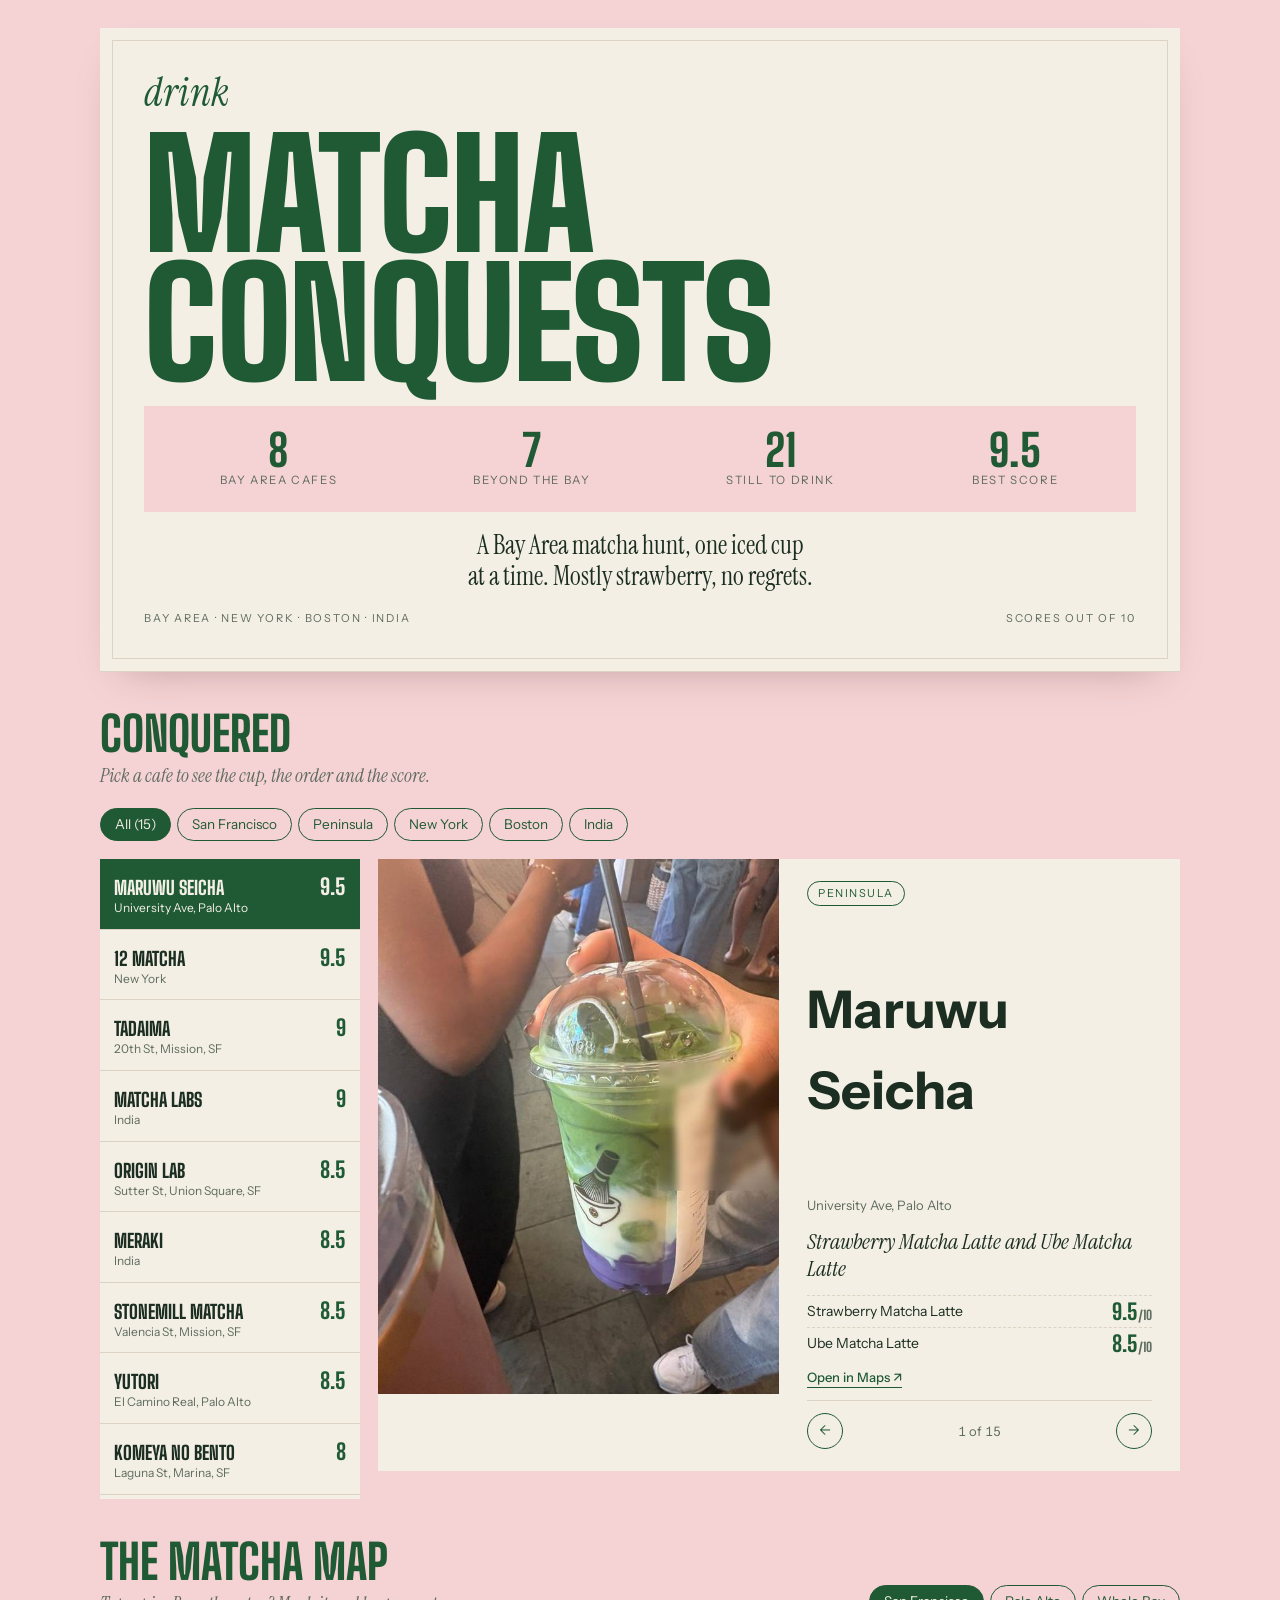
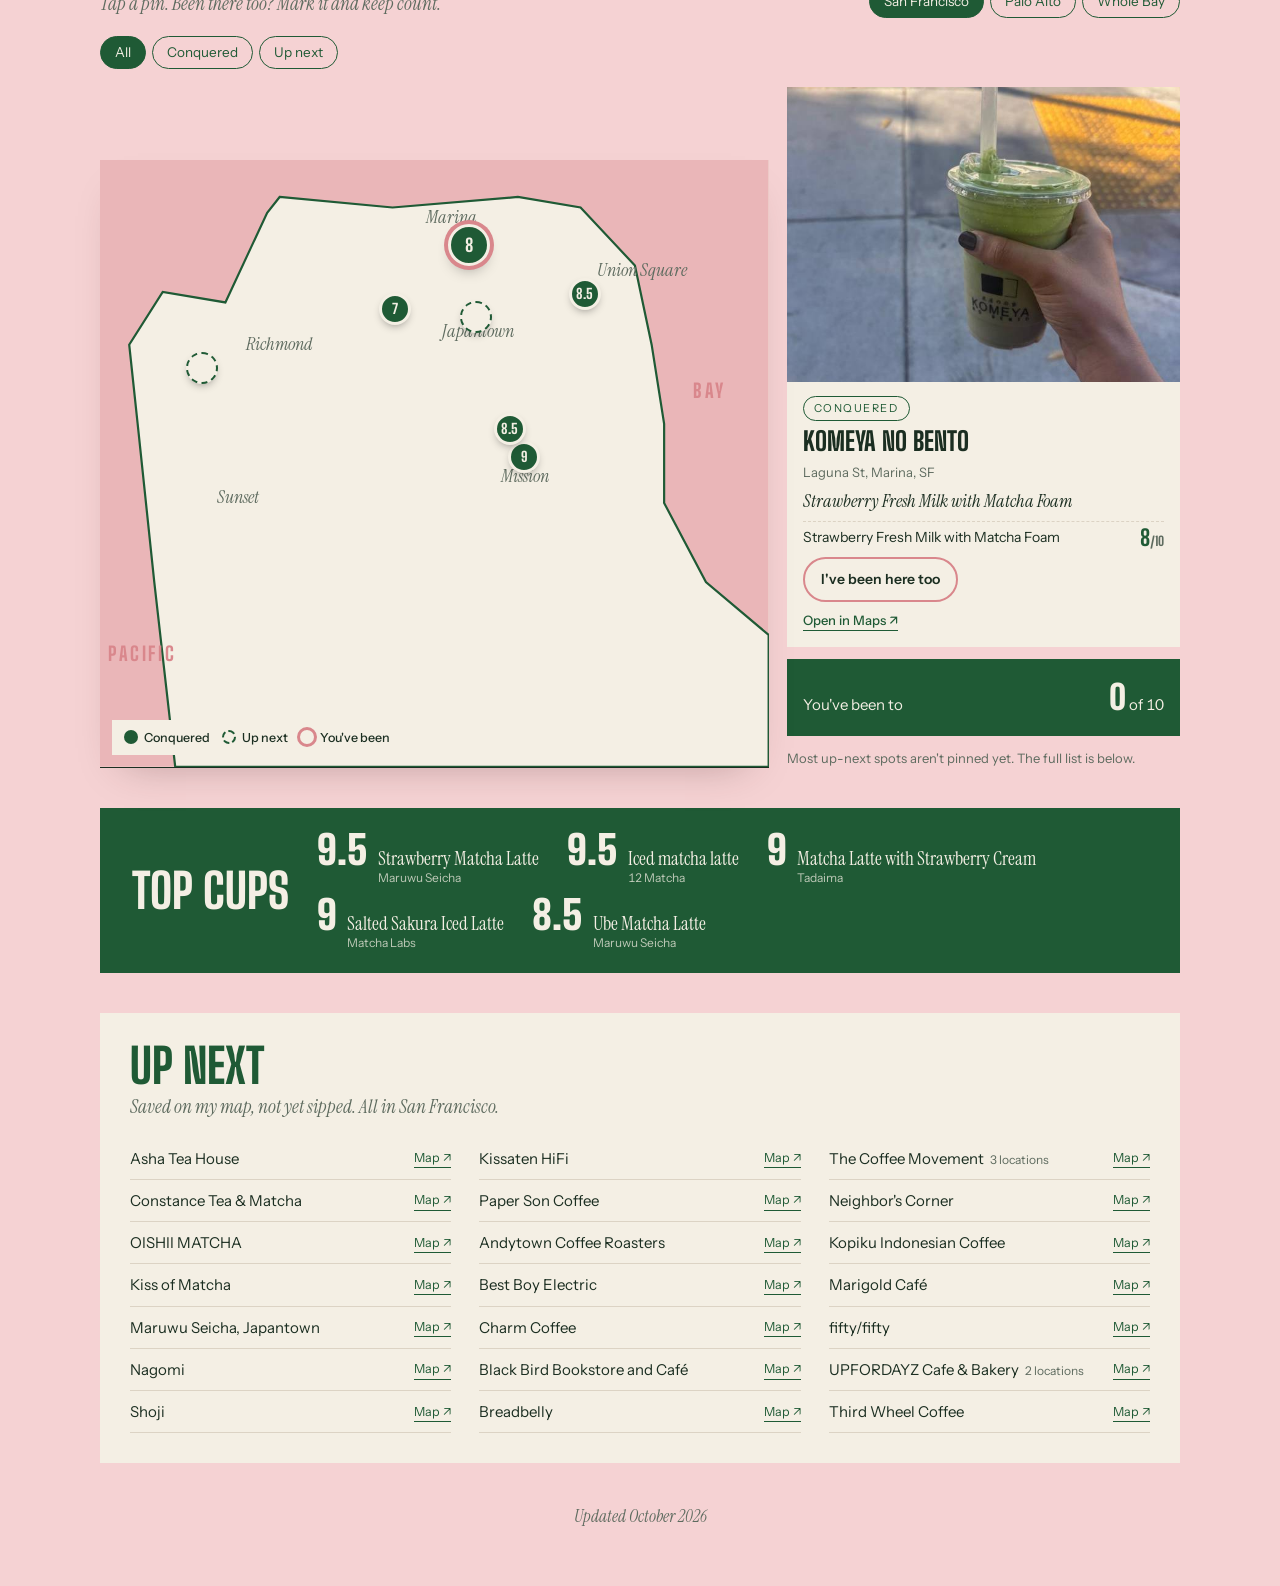
==== matcha/index.html @ 8ec6e718 "Redesign portfolio: dark minimal layout, current role, matcha guide page Co-Authored-By: Claude Opus" ====
<!doctype html>
<html lang="en">
<head>
<meta charset="utf-8">
<meta name="viewport" content="width=device-width, initial-scale=1">
<style>*{box-sizing:border-box}html,body{margin:0}img{max-width:100%}[hidden]{display:none!important}</style>
</head>
<body>
<title>Matcha Conquests</title>
<link rel="preconnect" href="https://fonts.googleapis.com">
<link rel="stylesheet" href="https://fonts.googleapis.com/css2?family=Big+Shoulders+Display:wght@800;900&family=Instrument+Serif:ital@0;1&family=Instrument+Sans:wght@400;500;600&display=swap">
<style>
/* Layout: a printed matcha poster as the hero (paper sheet on pink), then a photo grid of conquered cafes, a scoreboard strip, and the to-drink list. */
:root{
  --pink:#F5D2D3;      /* page ground */
  --paper:#F4EFE4;     /* poster paper */
  --forest:#1F5A35;    /* headline green */
  --ink:#1B2E21;
  --muted:#5E6B5F;
  --rose:#D9878C;      /* strawberry */
  --line:#DCD3C4;
  --display:"Big Shoulders Display","Arial Narrow",Impact,sans-serif;
  --serif:"Instrument Serif",Georgia,serif;
  --sans:"Instrument Sans","Helvetica Neue",Arial,sans-serif;
}
@media (prefers-color-scheme: dark){:root:not([data-theme="light"]){
  --pink:#2A1B1D;--paper:#16271C;--forest:#9FD3A8;--ink:#ECE6DA;--muted:#A9B3A6;--rose:#EFA3A8;--line:#2F4434;color-scheme:dark}}
:root[data-theme="dark"]{
  --pink:#2A1B1D;--paper:#16271C;--forest:#9FD3A8;--ink:#ECE6DA;--muted:#A9B3A6;--rose:#EFA3A8;--line:#2F4434;color-scheme:dark}

*{box-sizing:border-box}
body{background:var(--pink);color:var(--ink);font-family:var(--sans);font-size:15px;line-height:1.55;padding-inline:16px;padding-block:28px 56px}
.wrap{max-width:1080px;margin:0 auto;display:flex;flex-direction:column;gap:40px}
a{color:var(--forest)}
:focus-visible{outline:2px solid var(--forest);outline-offset:3px}

/* poster hero */
.poster{background:var(--paper);padding:clamp(22px,4vw,44px);display:flex;flex-direction:column;gap:18px;box-shadow:0 1px 0 var(--line),0 18px 40px -24px rgb(60 30 30 / .35);position:relative}
.poster::after{content:"";position:absolute;inset:12px;border:1px solid var(--line);pointer-events:none}
.drink{font-family:var(--serif);font-style:italic;font-size:clamp(26px,4vw,40px);color:var(--forest);line-height:1;margin:0}
h1{font-family:var(--display);font-weight:900;text-transform:uppercase;color:var(--forest);font-size:clamp(58px,13vw,150px);line-height:.86;letter-spacing:-.01em;margin:0;text-wrap:balance}
.band{background:var(--pink);display:flex;flex-wrap:wrap;justify-content:space-around;gap:16px;padding:22px 16px;font-variant-numeric:tabular-nums}
.band div{display:flex;flex-direction:column;align-items:center;min-width:90px}
.band b{font-family:var(--display);font-size:44px;font-weight:800;color:var(--forest);line-height:1}
.band span{font-size:11.5px;letter-spacing:.14em;text-transform:uppercase;color:var(--muted)}
.tag{font-family:var(--serif);font-size:clamp(20px,2.6vw,26px);line-height:1.2;text-align:center;max-width:34ch;margin:0 auto;text-wrap:balance}
.foot-row{display:flex;justify-content:space-between;flex-wrap:wrap;gap:8px;font-size:11px;letter-spacing:.16em;text-transform:uppercase;color:var(--muted)}

/* sections */
.sec-head{display:flex;flex-wrap:wrap;align-items:flex-end;justify-content:space-between;gap:14px}
h2{font-family:var(--display);font-weight:800;text-transform:uppercase;font-size:clamp(34px,5vw,48px);line-height:.95;color:var(--forest);margin:0}
.sub{font-family:var(--serif);font-style:italic;font-size:19px;color:var(--muted);margin:4px 0 0}
.chips{display:flex;flex-wrap:wrap;gap:6px}
.chip{font:inherit;font-size:13.5px;border:1px solid var(--forest);color:var(--forest);background:transparent;border-radius:999px;padding:5px 14px;cursor:pointer}
.chip[aria-pressed="true"]{background:var(--forest);color:var(--paper)}

.grid{display:grid;grid-template-columns:repeat(auto-fill,minmax(230px,1fr));gap:18px}
.cup{background:var(--paper);display:flex;flex-direction:column;min-width:0}
.ph{aspect-ratio:3/4;max-width:100%;background:var(--pink);overflow:hidden;position:relative}
.ph img{width:100%;height:100%;object-fit:cover;display:block}
.ph.none{display:flex;flex-direction:column;align-items:center;justify-content:center;gap:14px;border-bottom:1px solid var(--line)}
.ph.none svg{width:42%;max-width:120px;height:auto}
.ph.none span{font-family:var(--serif);font-style:italic;font-size:19px;color:var(--muted);text-align:center;padding:0 16px}
.straw{position:absolute;top:10px;left:10px;background:var(--paper);color:var(--rose);font-size:11px;letter-spacing:.1em;text-transform:uppercase;padding:4px 9px;border-radius:999px;font-weight:600}
.body{padding:14px 16px 16px;display:flex;flex-direction:column;gap:8px;flex:1}
.cup h3{font-family:var(--display);font-weight:800;text-transform:uppercase;font-size:26px;line-height:.95;margin:0;color:var(--ink)}
.where{font-size:13px;color:var(--muted)}
.order{font-family:var(--serif);font-style:italic;font-size:18px;line-height:1.25;margin:0}
.scores{display:flex;flex-direction:column;gap:4px;font-variant-numeric:tabular-nums}
.score{display:flex;justify-content:space-between;gap:10px;border-top:1px dashed var(--line);padding-top:5px;font-size:14px}
.score b{font-family:var(--display);font-size:22px;font-weight:800;color:var(--forest);line-height:1}
.score b small{font-size:13px;color:var(--muted);font-weight:800}
.pending{font-size:13px;color:var(--muted);border-top:1px dashed var(--line);padding-top:6px}
.map{margin-top:auto;font-size:13px;font-weight:500;text-decoration:none;align-self:flex-start;border-bottom:1px solid currentColor}

.board{background:var(--forest);color:var(--paper);padding:22px clamp(16px,3vw,32px);display:grid;grid-template-columns:auto 1fr;gap:12px 28px;align-items:center}
@media (max-width:640px){.board{grid-template-columns:1fr}}
.board h2{color:var(--paper)}
.board ol{list-style:none;margin:0;padding:0;display:flex;flex-wrap:wrap;gap:10px 28px;font-variant-numeric:tabular-nums}
.board li{display:flex;align-items:baseline;gap:10px}
.board li .n{font-family:var(--display);font-size:40px;font-weight:900;line-height:1}
.board li .t{font-family:var(--serif);font-size:19px;line-height:1.2}
.board li .t small{display:block;font-family:var(--sans);font-size:12px;opacity:.75}

.next{background:var(--paper);padding:clamp(18px,3vw,30px)}
.next ul{list-style:none;margin:16px 0 0;padding:0;columns:3 220px;column-gap:28px}
.next li{break-inside:avoid;display:flex;justify-content:space-between;gap:12px;padding:9px 0;border-bottom:1px solid var(--line)}
.next li span small{color:var(--muted);font-size:12px;margin-left:6px}
.next li a{font-size:12.5px;white-space:nowrap;text-decoration:none;border-bottom:1px solid currentColor;align-self:center}

/* tab viewer */
.viewer{display:grid;grid-template-columns:260px minmax(0,1fr);gap:18px;align-items:start}
.tabs{position:relative;display:flex;flex-direction:column;background:var(--paper);max-height:640px;overflow-y:auto}
.tab{font:inherit;text-align:left;background:transparent;border:0;border-bottom:1px solid var(--line);padding:11px 14px;cursor:pointer;color:var(--ink);display:grid;grid-template-columns:1fr auto;gap:2px 10px;align-items:baseline}
.tab .tn{font-family:var(--display);font-weight:800;text-transform:uppercase;font-size:19px;line-height:1}
.tab .tw{grid-column:1;font-size:12px;color:var(--muted)}
.tab .ts{grid-row:1/3;grid-column:2;font-family:var(--display);font-weight:800;font-size:22px;color:var(--forest)}
.tab:hover{background:color-mix(in srgb,var(--pink) 45%,transparent)}
.tab[aria-selected="true"]{background:var(--forest);color:var(--paper)}
.tab[aria-selected="true"] .tw,.tab[aria-selected="true"] .ts{color:var(--paper)}
.panel{background:var(--paper);display:grid;grid-template-columns:minmax(0,1fr) minmax(0,1fr);min-width:0}
.panel .ph{aspect-ratio:3/4}
.panel .body{padding:22px clamp(16px,3vw,28px);gap:12px}
.panel h3{font-size:clamp(36px,5vw,52px)}
.panel .order{font-size:22px}
.place{display:inline-block;align-self:flex-start;font-size:11px;letter-spacing:.14em;text-transform:uppercase;border:1px solid var(--forest);color:var(--forest);border-radius:999px;padding:3px 10px}
.stepper{display:flex;justify-content:space-between;align-items:center;gap:10px;margin-top:auto;border-top:1px solid var(--line);padding-top:12px;font-size:13px;color:var(--muted);font-variant-numeric:tabular-nums}
.stepper button{font:inherit;font-size:14px;border:1px solid var(--forest);background:transparent;color:var(--forest);border-radius:999px;width:36px;height:36px;cursor:pointer}
.stepper button:hover{background:var(--forest);color:var(--paper)}
@media (max-width:760px){
  .viewer{grid-template-columns:minmax(0,1fr)}
  .tabs{flex-direction:row;overflow-x:auto;max-height:none;scroll-snap-type:x mandatory}
  .tab{flex:0 0 auto;border-bottom:0;border-right:1px solid var(--line);scroll-snap-align:start}
  .panel{grid-template-columns:minmax(0,1fr)}
  .panel .ph{aspect-ratio:4/5}
}
.ph.none .forgot{font-family:var(--display);font-style:normal;font-weight:800;text-transform:uppercase;font-size:22px;color:var(--forest);line-height:1}
/* map */
.mapwrap{display:grid;grid-template-columns:minmax(0,1.7fr) minmax(0,1fr);gap:18px;align-items:start}
@media (max-width:760px){.mapwrap{grid-template-columns:minmax(0,1fr)}}
.map{position:relative;background:var(--paper);overflow:hidden;box-shadow:0 18px 40px -24px rgb(60 30 30 / .35)}
.map svg{display:block;width:100%;height:auto}
.map .land{fill:var(--paper);stroke:var(--forest);stroke-width:2.5}
.map .water{fill:color-mix(in srgb,var(--rose) 38%,var(--pink))}
.map .road{stroke:var(--line);stroke-width:7;fill:none;stroke-linecap:round}
.map .lbl{font-family:var(--serif);font-style:italic;font-size:20px;fill:var(--muted)}
.map .sea{font-family:var(--display);font-weight:800;font-size:22px;letter-spacing:3px;fill:var(--rose)}
.pin{position:absolute;transform:translate(-50%,-50%);width:32px;height:32px;border-radius:50%;padding:0;cursor:pointer;display:flex;align-items:center;justify-content:center;font-family:var(--display);font-weight:800;font-size:14px;line-height:1;box-shadow:0 4px 10px -4px rgb(0 0 0 / .45)}
.pin.c{background:var(--forest);color:var(--paper);border:3px solid var(--paper)}
.pin.n{background:var(--paper);color:var(--forest);border:2px dashed var(--forest)}
.pin.sel{width:42px;height:42px;font-size:18px;z-index:2;box-shadow:0 0 0 4px var(--rose),0 8px 16px -6px rgb(0 0 0 / .45)}
.pin.mine{outline:3px solid var(--rose);outline-offset:2px}
.cluster{position:absolute;transform:translate(-20%,-50%);border:2px solid var(--paper);background:var(--forest);color:var(--paper);font:inherit;font-size:14px;font-weight:600;border-radius:999px;padding:10px 14px;cursor:pointer;white-space:nowrap;box-shadow:0 6px 14px -6px rgb(0 0 0 / .45)}
.legend{position:absolute;left:12px;bottom:12px;background:var(--paper);padding:8px 12px;display:flex;flex-wrap:wrap;gap:12px;font-size:12.5px}
.legend span{display:flex;align-items:center;gap:6px}
.legend i{width:14px;height:14px;border-radius:50%;display:inline-block}
.mapcard{display:flex;flex-direction:column;gap:12px;min-width:0}
.mapcard .cup .ph{aspect-ratio:4/3}
.been{font:inherit;font-size:14px;font-weight:600;padding:10px 16px;min-height:44px;border-radius:999px;cursor:pointer;border:2px solid var(--rose);background:transparent;color:var(--ink);align-self:flex-start}
.been[aria-pressed="true"]{background:var(--rose);color:#fff}
.mine-count{background:var(--forest);color:var(--paper);padding:12px 16px;display:flex;justify-content:space-between;align-items:baseline;font-variant-numeric:tabular-nums}
.mine-count b{font-family:var(--display);font-size:34px;font-weight:900}
.map-note{margin:0;font-size:13px;color:var(--muted)}
footer{text-align:center;font-family:var(--serif);font-style:italic;color:var(--muted);font-size:17px}
@media (prefers-reduced-motion:no-preference){.ph img{transition:transform .4s}.cup:hover .ph img{transform:scale(1.03)}}
</style>

<div class="wrap">
  <section class="poster" aria-label="Introduction">
    <p class="drink">drink</p>
    <h1>Matcha Conquests</h1>
    <div class="band">
      <div><b id="sVisited">0</b><span>Bay Area cafes</span></div>
      <div><b id="sAway">0</b><span>Beyond the Bay</span></div>
      <div><b id="sNext">0</b><span>Still to drink</span></div>
      <div><b id="sTop">–</b><span>Best score</span></div>
    </div>
    <p class="tag">A Bay Area matcha hunt, one iced cup at a time. Mostly strawberry, no regrets.</p>
    <div class="foot-row"><span>Bay Area · New York · Boston · India</span><span>Scores out of 10</span></div>
  </section>

  <section aria-labelledby="hVisited" style="display:flex;flex-direction:column;gap:18px">
    <div class="sec-head">
      <div><h2 id="hVisited">Conquered</h2><p class="sub">Pick a cafe to see the cup, the order and the score.</p></div>
    </div>
    <div class="chips" id="chips" role="group" aria-label="Filter by place"></div>
    <div class="viewer">
      <div class="tabs" id="tabs" role="tablist" aria-label="Cafes visited" aria-orientation="vertical"></div>
      <div class="panel" id="panel" role="tabpanel" tabindex="0"></div>
    </div>
  </section>

  <section aria-labelledby="hMap" style="display:flex;flex-direction:column;gap:18px">
    <div class="sec-head">
      <div><h2 id="hMap">The Matcha Map</h2><p class="sub">Tap a pin. Been there too? Mark it and keep count.</p></div>
      <div class="chips" id="mapViews" role="group" aria-label="Map view"></div>
    </div>
    <div class="chips" id="mapFilters" role="group" aria-label="Show on map"></div>
    <div class="mapwrap">
      <div class="map" id="map"></div>
      <div class="mapcard">
        <div id="mapCard"></div>
        <div class="mine-count"><span>You've been to</span><span><b id="mineN">0</b> of <span id="mineT">0</span></span></div>
        <p class="map-note" id="mapNote"></p>
      </div>
    </div>
  </section>

  <section class="board" aria-labelledby="hBoard">
    <h2 id="hBoard">Top cups</h2>
    <ol id="board"></ol>
  </section>

  <section class="next" aria-labelledby="hNext">
    <h2 id="hNext">Up next</h2>
    <p class="sub">Saved on my map, not yet sipped. All in San Francisco.</p>
    <ul id="nextList"></ul>
  </section>

  <footer>Updated October 2026</footer>
</div>

<script>
const G="https://www.google.com/maps/place/";
const VISITED=[
  {id:"maruwu",geo:[37.4458,-122.1620],name:"Maruwu Seicha",where:"University Ave, Palo Alto",region:"Peninsula",photo:"[data-uri]",alt:"Iced ube matcha latte with purple ube at the bottom",order:"Strawberry Matcha Latte and Ube Matcha Latte",
   scores:[["Strawberry Matcha Latte",9.5],["Ube Matcha Latte",8.5]],map:G+"Maruwu+Seicha+-+Palo+Alto/data=!4m2!3m1!1s0x808fbb002d86d205:0xb91edb1e3fc34707"},
  {id:"komeya",geo:[37.7990,-122.4318],name:"Komeya No Bento",where:"Laguna St, Marina, SF",region:"San Francisco",photo:"[data-uri]",alt:"Iced matcha in a Komeya No Bento cup",order:"Strawberry Fresh Milk with Matcha Foam",straw:true,
   scores:[["Strawberry Fresh Milk with Matcha Foam",8]],map:G+"Komeya+No+Bento/data=!4m2!3m1!1s0x808581005b1fe825:0x70f4d894dbf24402"},
  {id:"origin",geo:[37.7896,-122.4040],name:"Origin Lab",where:"Sutter St, Union Square, SF",region:"San Francisco",photo:"[data-uri]",alt:"Pink and green layered strawberry matcha held up on a downtown street",order:"Matcha Strawberry Nimbus",straw:true,scores:[["Matcha Strawberry Nimbus",8.5]],
   map:G+"Origin+Lab+Coffee+%26+Matcha/data=!4m2!3m1!1s0x8085814ac3954a05:0x7e7ebd84ee3294b1"},
  {id:"tadaima",geo:[37.7588,-122.4185],name:"Tadaima",where:"20th St, Mission, SF",region:"San Francisco",photo:"[data-uri]",alt:"Matcha with strawberry cream top in front of the green Tadaima wall",order:"Matcha Latte with Strawberry Cream",straw:true,scores:[["Matcha Latte with Strawberry Cream",9]],
   map:G+"Tadaima+Mission/data=!4m2!3m1!1s0x808f7f006051b67b:0x1101322ed8b8c7ec"},
  {id:"q",geo:[37.7868,-122.4495],name:"Q Specialty Coffee",where:"California St, Laurel Heights, SF",region:"San Francisco",photo:"[data-uri]",alt:"Two iced matcha lattes with pink strawberry foam on a wooden table",order:"Matcha Strawberry Cloud",straw:true,scores:[["Matcha Strawberry Cloud",7]],
   map:G+"Q+Specialty+Coffee/data=!4m2!3m1!1s0x8085870031294111:0xf349bded7cf61495"},
  {id:"ralphs",geo:[37.4430,-122.1715],name:"Ralph's Coffee",where:"Stanford Shopping Center, Palo Alto",region:"Peninsula",photo:"[data-uri]",alt:"Iced matcha in a Ralph's Coffee sleeve",order:"Iced Matcha Latte",scores:[["Iced Matcha Latte",6]],
   map:G+"Ralph's+Coffee+Stanford+Shopping+Center"},
  {id:"stonemill",geo:[37.7640,-122.4219],name:"Stonemill Matcha",where:"Valencia St, Mission, SF",region:"San Francisco",order:"Strawberry Matcha Latte",straw:true,scores:[["Strawberry Matcha Latte",8.5]],
   map:G+"Stonemill+Matcha/data=!4m2!3m1!1s0x808f7f8e03271a97:0x961ecd6a4feb7941"},
  {id:"yutori",geo:[37.4255,-122.1392],name:"Yutori",where:"El Camino Real, Palo Alto",region:"Peninsula",order:"Earl Grey Matcha",scores:[["Earl Grey Matcha",8.5]],
   map:G+"Yutori/data=!4m2!3m1!1s0x808fbb003686d6d1:0x949b863d2d5aa15c"}
];
const NEXT_PINS=[
  {id:"constance",geo:[37.7756,-122.4955],name:"Constance Tea & Matcha",where:"Balboa St, Outer Richmond, SF",map:G+"Constance+Tea+%26+Matcha/data=!4m2!3m1!1s0x808587002ce4a59f:0x33bd88bcd3c81375"},
  {id:"maruwujt",geo:[37.7853,-122.4301],name:"Maruwu Seicha",where:"Post St, Japantown, SF",map:G+"Maruwu+Seicha+-+SF+Japantown/data=!4m2!3m1!1s0x808581295e087a81:0x6008e027c8f3472f"}
];
const AWAY=[
  {id:"twelve",geo:null,name:"12 Matcha",where:"New York",region:"New York",photo:"[data-uri]",alt:"Matcha being poured over milk into two tall glasses at a green stone counter",order:"Iced matcha latte",scores:[["Iced matcha latte",9.5]],map:G+"12+Matcha+New+York"},
  {id:"maiko",geo:null,name:"Matcha Cafe Maiko",where:"Times Square, New York",region:"New York",photo:"[data-uri]",alt:"Matcha latte layered over strawberry puree in a Matcha Cafe Maiko cup",order:"Strawberry Matcha Latte",straw:true,scores:[["Strawberry Matcha Latte",6.5]],
   map:G+"Matcha+Cafe+Maiko+Times+Square+New+York"},
  {name:"Cha Cha Matcha",where:"New York",region:"New York",photo:"[data-uri]",alt:"Iced matcha latte in a pink Cha Cha Matcha sleeve",order:"Strawberry Matcha Latte",straw:true,scores:[["Strawberry Matcha Latte",7.5]],map:G+"Cha+Cha+Matcha+New+York"},
  {name:"Sōrate",where:"New York",region:"New York",photo:"[data-uri]",alt:"Tea shop interior with shelves of tea bowls and an orange pendant lamp",order:"Matcha Latte",scores:[["Matcha Latte",8]],map:G+"Sorate+New+York"},
  {name:"Blank Street",where:"Boston",region:"Boston",photo:"[data-uri]",alt:"Iced matcha latte and iced coffee in Blank Street cups at a crosswalk",order:"Matcha Latte",scores:[["Matcha Latte",7.5]],map:G+"Blank+Street+Boston"},
  {name:"Meraki",where:"India",region:"India",photo:"[data-uri]",alt:"Iced matcha latte in a Meraki cup",order:"Matcha Latte",scores:[["Matcha Latte",8.5]],map:G+"Meraki+cafe+Surat"},
  {name:"Matcha Labs",where:"India",region:"India",photo:"[data-uri]",alt:"Barista whisking matcha at a counter with tea tins and a bamboo whisk",order:"Salted Sakura Iced Latte",scores:[["Salted Sakura Iced Latte",9]],map:G+"Matcha+Labs+Surat"}
];
const NEXT=[
  ["Asha Tea House","0x808580885a8ca2dd:0xbdd47534d9dcd298"],["Constance Tea & Matcha","0x808587002ce4a59f:0x33bd88bcd3c81375"],
  ["OISHII MATCHA","0x808f7f620643d043:0x86864d38142a6936"],["Kiss of Matcha","0x80858100573be1e1:0x356da49d2d543156"],
  ["Maruwu Seicha, Japantown","0x808581295e087a81:0x6008e027c8f3472f"],["Nagomi","0x80858100027abf03:0x9d4f235950b3acc6"],
  ["Shoji","0x808581007971f237:0x314ca480d9cfb4e8"],["Kissaten HiFi","0x808587b532c18143:0xa23e8f57d22e45c9"],
  ["Paper Son Coffee","0x808581d67348545d:0x854881d3768e20e"],["Andytown Coffee Roasters","0x80858147a475da27:0x17aad9afcc339a84"],
  ["Best Boy Electric","0x808581e4bf858099:0xb86db27d98dcb656"],["Charm Coffee","0x808f7d000a9b4265:0x8f9006207e09437"],
  ["Black Bird Bookstore and Café","0x80858797318d3bcd:0xc980296683aef995"],["Breadbelly","0x80858796efe1a1d3:0x76cd03e55c99edad"],
  ["The Coffee Movement","0x808f7f00678987db:0xa66c3115724015d6",3],["Neighbor's Corner","0x808f7e0f7300e435:0x4adf01760aa7df3f"],
  ["Kopiku Indonesian Coffee","0x80858138611a518f:0x734890bddf522954"],["Marigold Café","0x808f7f75d9b97d85:0x478dc0501e0e8c8e"],
  ["fifty/fifty","0x808587360e17ab2f:0x2931bbbe92902a78"],["UPFORDAYZ Cafe & Bakery","0x808f7f1f460251a5:0x4d10cae3d6a1ef7d",2],
  ["Third Wheel Coffee","0x808581d4bf9c535d:0x197f9ad01a2d84f3"]
];
const REGIONS=["All","San Francisco","Peninsula","South Bay"];
let region="All";
const $=id=>document.getElementById(id);
const esc=s=>String(s).replace(/[&<>"']/g,c=>({"&":"&amp;","<":"&lt;",">":"&gt;",'"':"&quot;","'":"&#39;"}[c]));
const best=v=>v.scores?Math.max(...v.scores.map(s=>s[1])):null;

function cardHTML(v){
  const ph=v.photo?`<div class="ph"><img src="${v.photo}" alt="${esc(v.alt)}" loading="lazy">${v.straw?'<span class="straw">Strawberry</span>':""}</div>`
    :`<div class="ph none"><svg viewBox="0 0 120 160" aria-hidden="true"><line x1="72" y1="6" x2="64" y2="40" stroke="var(--forest)" stroke-width="5" stroke-linecap="round"/><path d="M28 40h64l-8 104a6 6 0 0 1-6 6H42a6 6 0 0 1-6-6z" fill="var(--paper)" stroke="var(--forest)" stroke-width="3"/><path d="M31 76h58l-4.6 58H35.6z" fill="var(--forest)" opacity=".85"/><path d="M35.6 118h48.8l-1.4 18a6 6 0 0 1-6 6H43a6 6 0 0 1-6-6z" fill="var(--rose)"/><rect x="24" y="34" width="72" height="8" rx="3" fill="var(--forest)"/></svg><span class="forgot">Yuv forgot to take a 📸</span><span>Photo on my next visit</span></div>`;
  const sc=v.scores?`<div class="scores">${v.scores.map(([d,s])=>`<div class="score"><span>${esc(d)}</span><b>${s}<small>/10</small></b></div>`).join("")}</div>`
    :`<div class="pending">Score coming soon</div>`;
  return `${ph}<div class="body"><span class="place">${esc(v.region)}</span><h3>${esc(v.name)}</h3><div class="where">${esc(v.where)}</div>
    ${v.order?`<p class="order">${esc(v.order)}</p>`:""}${sc}<a class="map" href="${v.map}" target="_blank" rel="noopener">Open in Maps ↗</a>
    <div class="stepper"><button type="button" id="prev" aria-label="Previous cafe">←</button><span id="pos"></span><button type="button" id="next" aria-label="Next cafe">→</button></div></div>`;
}
const PLACES=["All","San Francisco","Peninsula","South Bay","New York","Boston","India"];
const ALL=[...VISITED,...AWAY];
let sel=0, list=[];
function filterList(){
  list=ALL.filter(v=>region==="All"||v.region===region).sort((a,b)=>(best(b)??-1)-(best(a)??-1)||(!!b.photo-!!a.photo));
}
function renderChips(){
  const c=$("chips");c.innerHTML="";
  PLACES.filter(p=>p==="All"||ALL.some(v=>v.region===p)).forEach(r=>{const b=document.createElement("button");b.type="button";b.className="chip";
    b.textContent=r==="All"?`All (${ALL.length})`:r;b.setAttribute("aria-pressed",String(r===region));
    b.onclick=()=>{region=r;sel=0;filterList();renderChips();renderTabs();show(false)};c.appendChild(b)});
}
function renderTabs(){
  $("tabs").innerHTML=list.map((v,i)=>`<button type="button" class="tab" role="tab" id="tab${i}" aria-controls="panel" aria-selected="${i===sel}" tabindex="${i===sel?0:-1}">
    <span class="tn">${esc(v.name)}</span><span class="tw">${esc(v.where)}</span><span class="ts">${best(v)??""}</span></button>`).join("");
}
function show(focusTab){
  const v=list[sel];if(!v)return;
  document.querySelectorAll(".tab").forEach((t,i)=>{t.setAttribute("aria-selected",String(i===sel));t.tabIndex=i===sel?0:-1});
  const t=$("tab"+sel), box=$("tabs");
  if(box.scrollHeight>box.clientHeight){const top=t.offsetTop;if(top<box.scrollTop||top+t.offsetHeight>box.scrollTop+box.clientHeight)box.scrollTop=top-8}
  if(box.scrollWidth>box.clientWidth){const l=t.offsetLeft;if(l<box.scrollLeft||l+t.offsetWidth>box.scrollLeft+box.clientWidth)box.scrollLeft=l-8}
  if(focusTab)t.focus({preventScroll:true});
  const p=$("panel");p.setAttribute("aria-labelledby","tab"+sel);p.innerHTML=cardHTML(v);
  $("pos").textContent=`${sel+1} of ${list.length}`;
  $("prev").onclick=()=>go(-1);$("next").onclick=()=>go(1);
}
function go(d){sel=(sel+d+list.length)%list.length;show(false)}
$("tabs").addEventListener("click",e=>{const t=e.target.closest(".tab");if(t){sel=+t.id.slice(3);show(false)}});
$("tabs").addEventListener("keydown",e=>{
  const k={ArrowDown:1,ArrowRight:1,ArrowUp:-1,ArrowLeft:-1}[e.key];
  if(k){e.preventDefault();sel=(sel+k+list.length)%list.length;show(true)}
  if(e.key==="Home"){e.preventDefault();sel=0;show(true)}
  if(e.key==="End"){e.preventDefault();sel=list.length-1;show(true)}
});
function render(){filterList();renderChips();renderTabs();show(false)}
$("sVisited").textContent=VISITED.length;
$("sAway").textContent=AWAY.length;
$("sNext").textContent=NEXT.length;
const tops=[...VISITED,...AWAY].flatMap(v=>(v.scores||[]).map(([d,s])=>({cafe:v.name,drink:d,s}))).sort((a,b)=>b.s-a.s);
$("sTop").textContent=tops.length?tops[0].s:"–";
$("board").innerHTML=tops.slice(0,5).map(t=>`<li><span class="n">${t.s}</span><span class="t">${esc(t.drink)}<small>${esc(t.cafe)}</small></span></li>`).join("");
/* ---------- Matcha Map ---------- */
const MAPV={sf:{label:"San Francisco",b:[37.700,37.815,-122.520,-122.360]},pa:{label:"Palo Alto",b:[37.418,37.452,-122.190,-122.125]},bay:{label:"Whole Bay",b:[37.25,37.86,-122.56,-121.85]}};
const SF_LAND=[[37.808,-122.477],[37.806,-122.45],[37.808,-122.42],[37.806,-122.405],[37.795,-122.392],[37.78,-122.388],[37.765,-122.385],[37.75,-122.385],[37.735,-122.375],[37.725,-122.36],[37.70,-122.36],[37.70,-122.502],[37.735,-122.507],[37.765,-122.511],[37.78,-122.513],[37.79,-122.505],[37.788,-122.49],[37.805,-122.48]];
const BAY_WATER=[[37.86,-122.56],[37.86,-122.31],[37.85,-122.31],[37.80,-122.30],[37.76,-122.25],[37.70,-122.21],[37.62,-122.15],[37.55,-122.08],[37.49,-122.0],[37.45,-121.97],[37.42,-122.0],[37.43,-122.08],[37.46,-122.15],[37.50,-122.22],[37.55,-122.29],[37.60,-122.37],[37.66,-122.38],[37.71,-122.39],[37.75,-122.385],[37.79,-122.39],[37.806,-122.405],[37.808,-122.45],[37.81,-122.477],[37.78,-122.511],[37.735,-122.507],[37.70,-122.495],[37.64,-122.495],[37.59,-122.515],[37.50,-122.49],[37.46,-122.445],[37.40,-122.42],[37.30,-122.41],[37.25,-122.40],[37.25,-122.56]];
const MAP_ITEMS=[...VISITED.filter(v=>v.geo).map(v=>({...v,st:"c"})),...NEXT_PINS.map(v=>({...v,st:"n"}))];
let mView="sf",mFilter="all",mSel="komeya";
const BEEN_KEY="matcha-conquests-been";
let been={};try{been=JSON.parse(localStorage.getItem(BEEN_KEY))||{}}catch(_){been={}}
function saveBeen(){try{localStorage.setItem(BEEN_KEY,JSON.stringify(been))}catch(_){}}
function frame(v){const[a0,a1,o0,o1]=MAPV[v].b,W=760,px=W/(o1-o0),py=px/0.792;return{W,H:(a1-a0)*py,p:([la,lo])=>[(lo-o0)*px,(a1-la)*py],inb:([la,lo])=>la>=a0&&la<=a1&&lo>=o0&&lo<=o1}}
const path=(f,pts)=>"M"+pts.map(q=>f.p(q).map(n=>n.toFixed(1)).join(" ")).join(" L")+" Z";
const lbl=(f,t,q,cls="lbl")=>{const[x,y]=f.p(q);return`<text class="${cls}" x="${x.toFixed(0)}" y="${y.toFixed(0)}">${t}</text>`};
function mapSVG(v,f){
  let s=`<svg viewBox="0 0 ${f.W} ${f.H.toFixed(0)}" aria-hidden="true">`;
  if(v==="sf") s+=`<rect class="water" width="${f.W}" height="${f.H}"/><path class="land" d="${path(f,SF_LAND)}"/>`
    +lbl(f,"Marina",[37.803,-122.442])+lbl(f,"Union Square",[37.793,-122.401])+lbl(f,"Japantown",[37.7815,-122.438])
    +lbl(f,"Richmond",[37.779,-122.485])+lbl(f,"Sunset",[37.750,-122.492])+lbl(f,"Mission",[37.754,-122.424])
    +lbl(f,"PACIFIC",[37.72,-122.518],"sea")+lbl(f,"BAY",[37.77,-122.378],"sea");
  else if(v==="pa"){const road=pts=>`<path class="road" d="M${pts.map(q=>f.p(q).map(n=>n.toFixed(1)).join(" ")).join(" L")}"/>`;
    s+=`<rect class="land" style="stroke:none" width="${f.W}" height="${f.H}"/>`+road([[37.452,-122.178],[37.4405,-122.1665],[37.4255,-122.1395],[37.418,-122.127]])+road([[37.4405,-122.1665],[37.452,-122.153]])
    +lbl(f,"El Camino Real",[37.4335,-122.1505])+lbl(f,"University Ave",[37.4505,-122.1535])+lbl(f,"Downtown",[37.4475,-122.170])+lbl(f,"Stanford",[37.432,-122.180]);}
  else s+=`<rect class="land" style="stroke:none" width="${f.W}" height="${f.H}"/><path class="water" style="stroke:var(--forest);stroke-width:2.5" d="${path(f,BAY_WATER)}"/>`
    +lbl(f,"Oakland",[37.805,-122.24])+lbl(f,"San Mateo",[37.565,-122.335])+lbl(f,"Palo Alto",[37.43,-122.15])+lbl(f,"San Jose",[37.33,-121.92]);
  return s+"</svg>";
}
const pct=(f,q)=>{const[x,y]=f.p(q);return`left:${(x/f.W*100).toFixed(2)}%;top:${(y/f.H*100).toFixed(2)}%`};
function renderMap(){
  const f=frame(mView);
  $("mapViews").innerHTML=Object.entries(MAPV).map(([k,v])=>`<button type="button" class="chip" data-view="${k}" aria-pressed="${k===mView}">${v.label}</button>`).join("");
  $("mapFilters").innerHTML=[["all","All"],["c","Conquered"],["n","Up next"]].map(([k,l])=>`<button type="button" class="chip" data-filter="${k}" aria-pressed="${k===mFilter}">${l}</button>`).join("");
  let html=mapSVG(mView,f);
  if(mView==="bay"){
    const sfN=MAP_ITEMS.filter(i=>frame("sf").inb(i.geo)).length, paN=MAP_ITEMS.filter(i=>frame("pa").inb(i.geo)).length;
    html+=`<button type="button" class="cluster" data-view="sf" style="${pct(f,[37.79,-122.44])}">San Francisco · ${sfN} →</button>`
      +`<button type="button" class="cluster" data-view="pa" style="${pct(f,[37.44,-122.16])}">Palo Alto · ${paN} →</button>`;
  } else {
    MAP_ITEMS.filter(i=>f.inb(i.geo)&&(mFilter==="all"||i.st===mFilter)).forEach(i=>{
      const sc=i.scores?Math.max(...i.scores.map(s=>s[1])):"";
      html+=`<button type="button" class="pin ${i.st}${i.id===mSel?" sel":""}${been[i.id]?" mine":""}" data-pin="${i.id}" style="${pct(f,i.geo)}" aria-label="${esc(i.name)}, ${i.st==="c"?"conquered":"up next"}" aria-pressed="${i.id===mSel}">${i.st==="c"?(sc||"✓"):""}</button>`;
    });
  }
  html+=`<div class="legend"><span><i style="background:var(--forest)"></i>Conquered</span><span><i style="background:var(--paper);border:2px dashed var(--forest)"></i>Up next</span><span><i style="background:transparent;outline:3px solid var(--rose)"></i>You've been</span></div>`;
  $("map").innerHTML=html;
  renderMapCard();
}
function renderMapCard(){
  const i=MAP_ITEMS.find(x=>x.id===mSel)||MAP_ITEMS[0], c=i.st==="c";
  const ph=i.photo?`<div class="ph"><img src="${i.photo}" alt="${esc(i.alt)}"></div>`
    :`<div class="ph none">${c?`<span class="forgot">Yuv forgot to take a 📸</span><span>Photo on my next visit</span>`:`<span class="forgot">Not conquered yet</span><span>On Yuv's list</span>`}</div>`;
  const sc=i.scores?`<div class="scores">${i.scores.map(([d,s])=>`<div class="score"><span>${esc(d)}</span><b>${s}<small>/10</small></b></div>`).join("")}</div>`
    :`<div class="pending">${c?"Score coming soon":"Yuv hasn't been yet"}</div>`;
  $("mapCard").innerHTML=`<article class="cup">${ph}<div class="body"><span class="place">${c?"Conquered":"Up next"}</span><h3>${esc(i.name)}</h3><div class="where">${esc(i.where)}</div>
    ${i.order?`<p class="order">${esc(i.order)}</p>`:""}${sc}
    <button type="button" class="been" data-been="${i.id}" aria-pressed="${!!been[i.id]}">${been[i.id]?"I've been ✓":"I've been here too"}</button>
    <a class="map" href="${i.map}" target="_blank" rel="noopener">Open in Maps ↗</a></div></article>`;
  $("mineN").textContent=MAP_ITEMS.filter(x=>been[x.id]).length;
  $("mineT").textContent=MAP_ITEMS.length;
}
document.querySelector(".mapwrap").parentElement.addEventListener("click",e=>{
  const v=e.target.closest("[data-view]"),fl=e.target.closest("[data-filter]"),p=e.target.closest("[data-pin]"),b=e.target.closest("[data-been]");
  if(v){mView=v.dataset.view;const f=frame(mView);const first=MAP_ITEMS.find(i=>f.inb(i.geo));if(mView!=="bay"&&first&&!f.inb((MAP_ITEMS.find(i=>i.id===mSel)||{}).geo||[0,0]))mSel=first.id;renderMap()}
  else if(fl){mFilter=fl.dataset.filter;renderMap()}
  else if(p){mSel=p.dataset.pin;renderMap()}
  else if(b){been[b.dataset.been]=!been[b.dataset.been];saveBeen();renderMap()}
});
$("mapNote").textContent="Most up-next spots aren't pinned yet. The full list is below.";
renderMap();
$("nextList").innerHTML=NEXT.map(([n,id,k])=>`<li><span>${esc(n)}${k?`<small>${k} locations</small>`:""}</span><a href="${G}${encodeURIComponent(n)}/data=!4m2!3m1!1s${id}" target="_blank" rel="noopener">Map ↗</a></li>`).join("");
render();
</script>

</body>
</html>
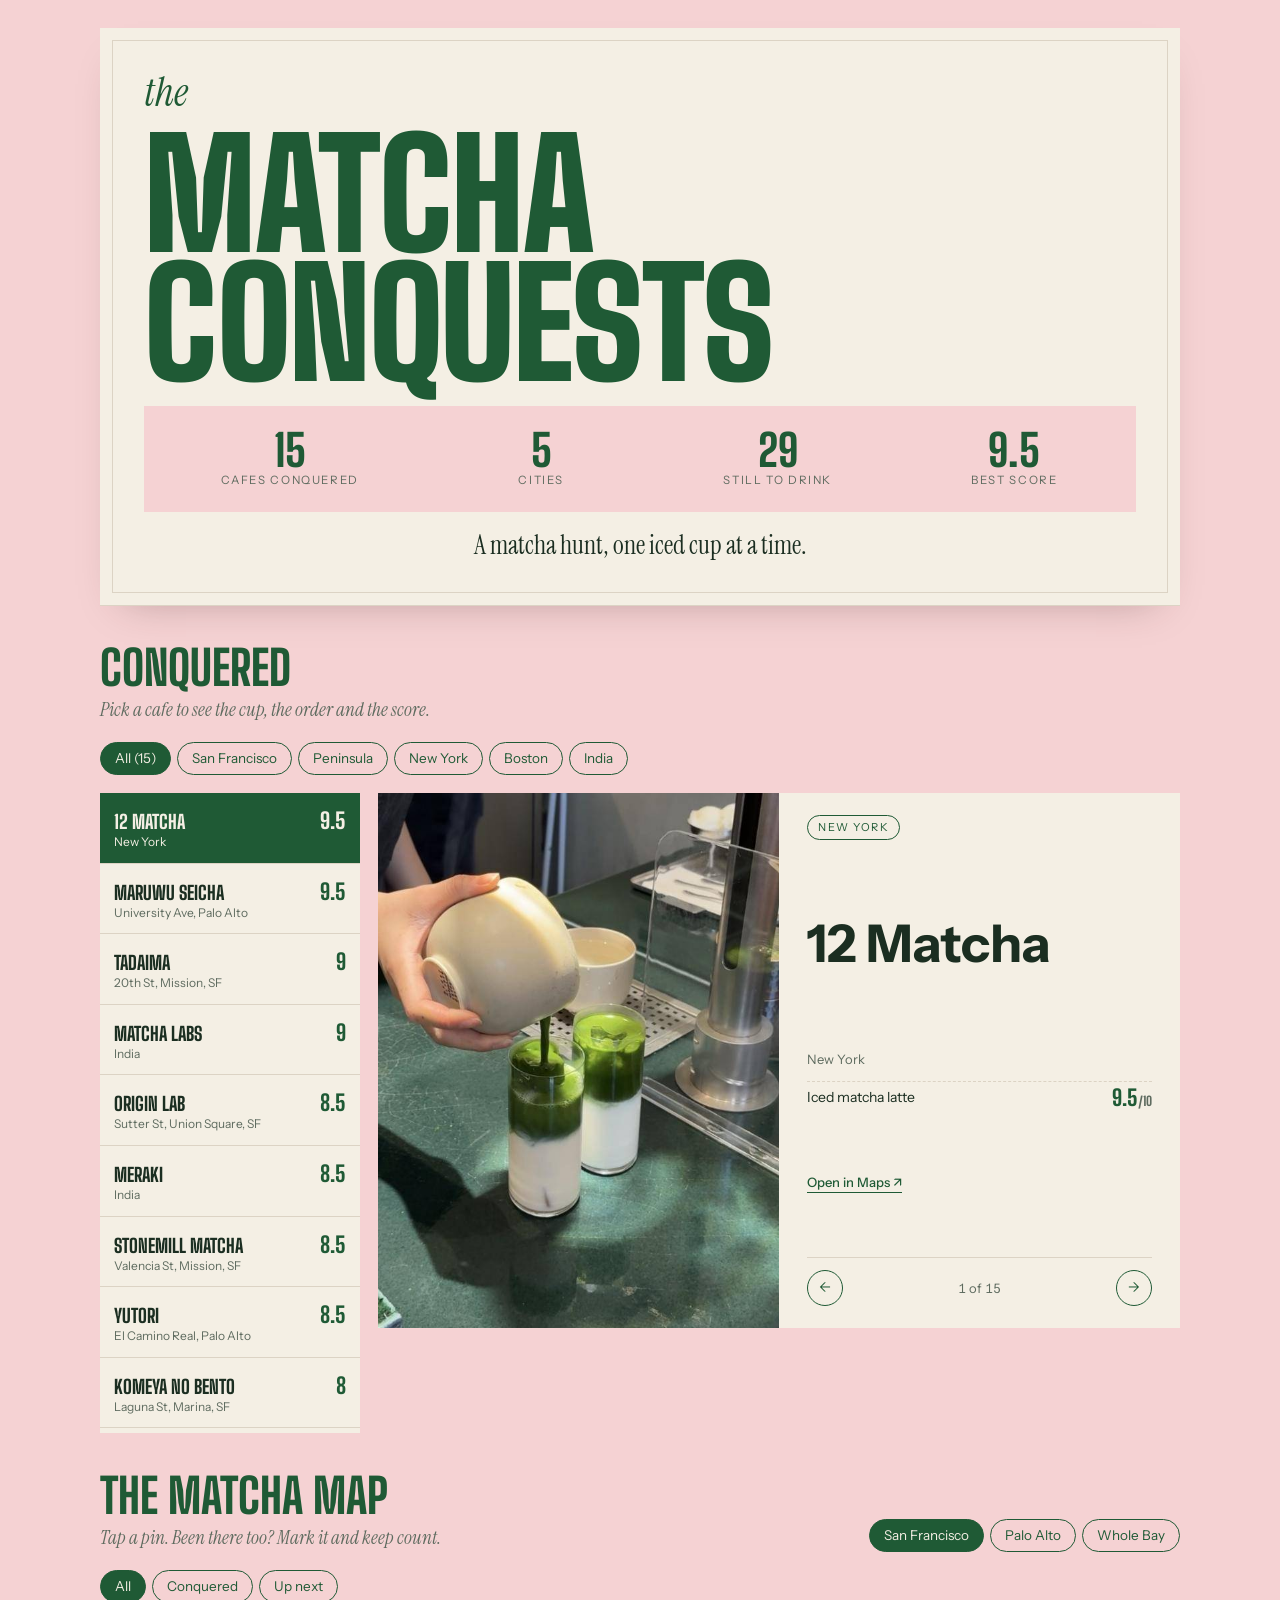
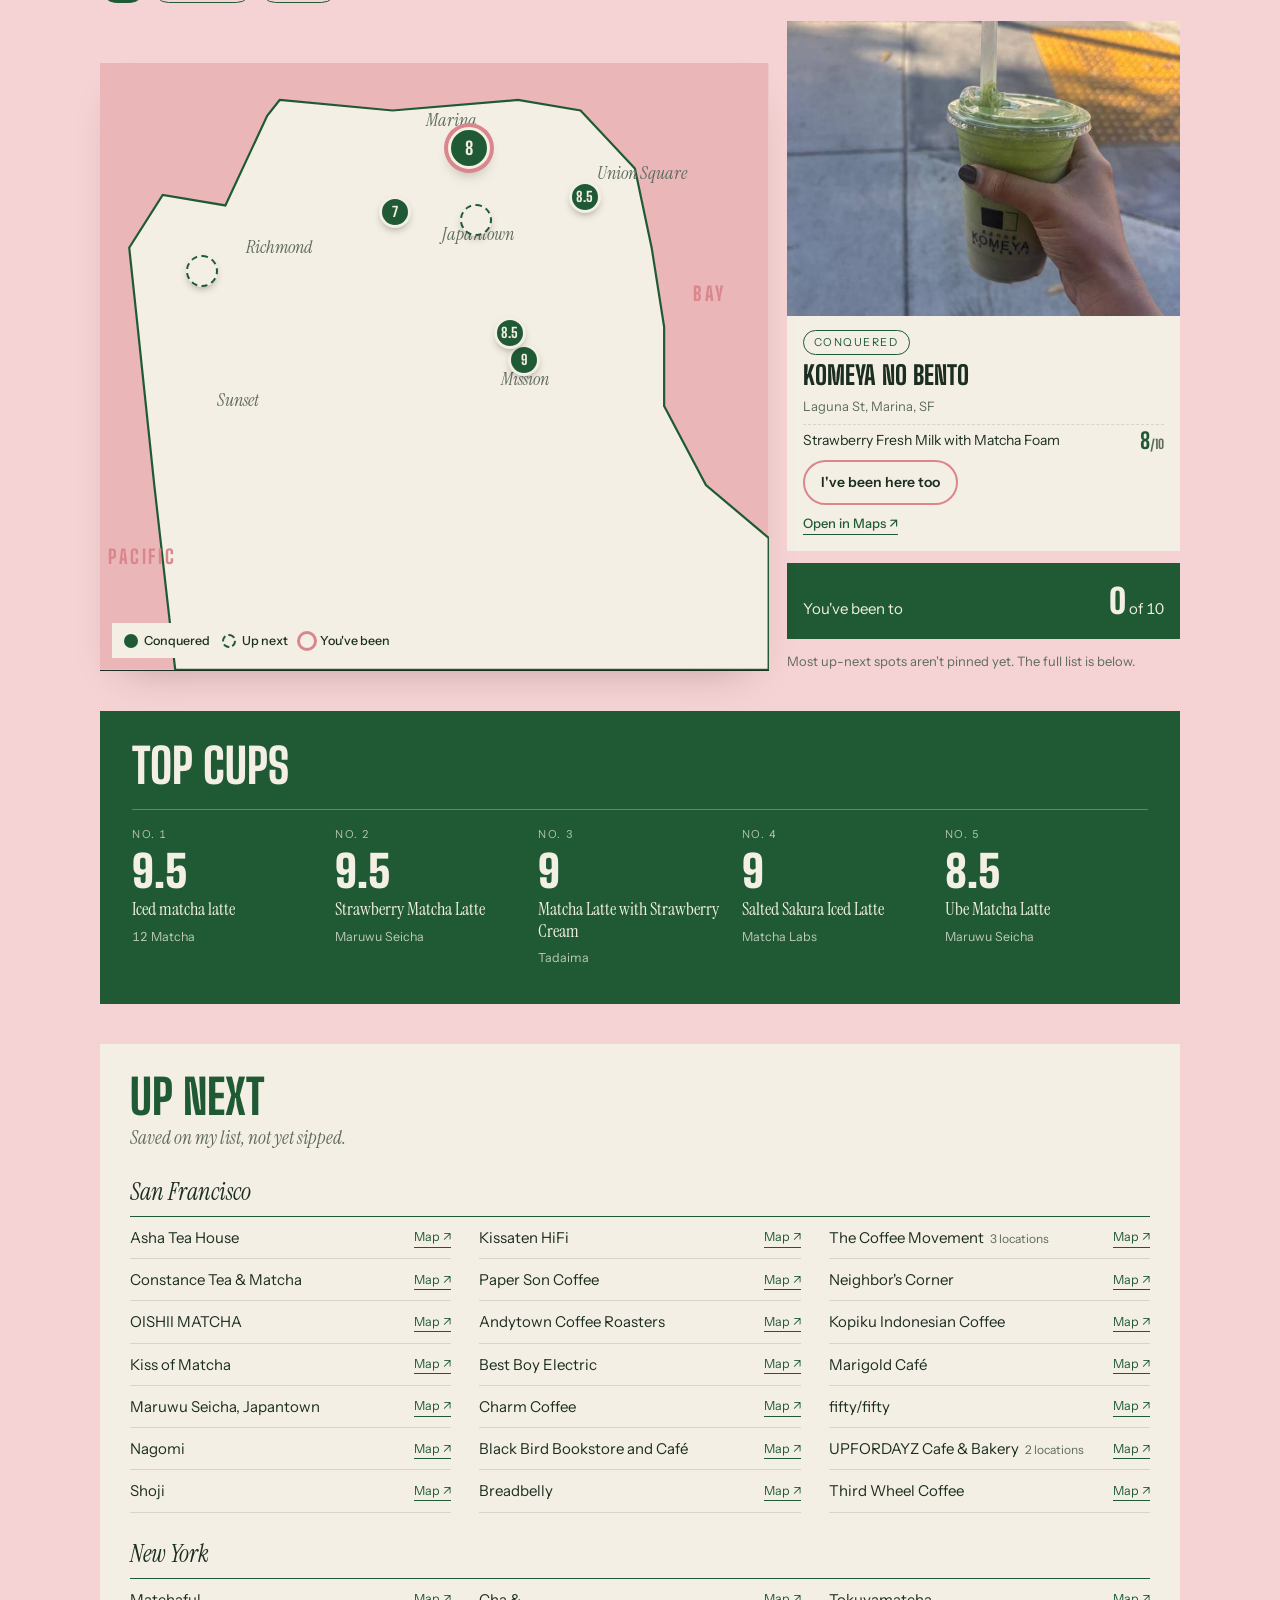
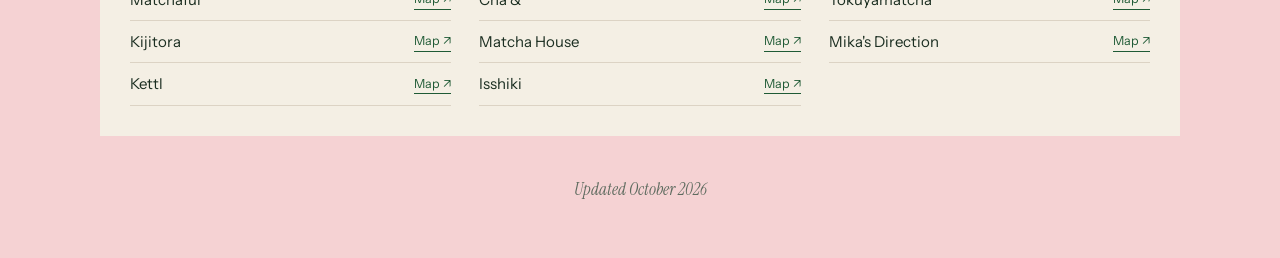
==== commit d2af41ed: "Update hero portrait and refresh matcha page New graduation portrait in the hero. Matcha page: 'the'" ====
--- a/matcha/index.html
+++ b/matcha/index.html
@@ -73,18 +73,20 @@
 .pending{font-size:13px;color:var(--muted);border-top:1px dashed var(--line);padding-top:6px}
 .map{margin-top:auto;font-size:13px;font-weight:500;text-decoration:none;align-self:flex-start;border-bottom:1px solid currentColor}
 
-.board{background:var(--forest);color:var(--paper);padding:22px clamp(16px,3vw,32px);display:grid;grid-template-columns:auto 1fr;gap:12px 28px;align-items:center}
-@media (max-width:640px){.board{grid-template-columns:1fr}}
+.board{background:var(--forest);color:var(--paper);padding:clamp(20px,3vw,32px);display:flex;flex-direction:column;gap:20px}
 .board h2{color:var(--paper)}
-.board ol{list-style:none;margin:0;padding:0;display:flex;flex-wrap:wrap;gap:10px 28px;font-variant-numeric:tabular-nums}
-.board li{display:flex;align-items:baseline;gap:10px}
-.board li .n{font-family:var(--display);font-size:40px;font-weight:900;line-height:1}
-.board li .t{font-family:var(--serif);font-size:19px;line-height:1.2}
-.board li .t small{display:block;font-family:var(--sans);font-size:12px;opacity:.75}
+.board ol{list-style:none;margin:0;padding:0;display:grid;grid-template-columns:repeat(auto-fit,minmax(min(100%,170px),1fr));font-variant-numeric:tabular-nums;border-top:1px solid color-mix(in srgb,var(--paper) 30%,transparent)}
+.board li{display:flex;flex-direction:column;gap:6px;padding:16px 18px 4px 0;min-width:0}
+.board li .r{font-size:11px;letter-spacing:.14em;text-transform:uppercase;opacity:.7}
+.board li .n{font-family:var(--display);font-size:44px;font-weight:900;line-height:1}
+.board li .t{font-family:var(--serif);font-size:18px;line-height:1.2}
+.board li .c{font-size:12.5px;opacity:.75}
 
 .next{background:var(--paper);padding:clamp(18px,3vw,30px)}
 .next ul{list-style:none;margin:16px 0 0;padding:0;columns:3 220px;column-gap:28px}
 .next li{break-inside:avoid;display:flex;justify-content:space-between;gap:12px;padding:9px 0;border-bottom:1px solid var(--line)}
+.next li.city{column-span:all;display:block;border-bottom:1px solid var(--forest);padding:22px 0 6px;font-family:var(--serif);font-style:italic;font-size:24px;color:var(--ink)}
+.next li.city:first-child{padding-top:4px}
 .next li span small{color:var(--muted);font-size:12px;margin-left:6px}
 .next li a{font-size:12.5px;white-space:nowrap;text-decoration:none;border-bottom:1px solid currentColor;align-self:center}
 
@@ -147,16 +149,15 @@
 
 <div class="wrap">
   <section class="poster" aria-label="Introduction">
-    <p class="drink">drink</p>
+    <p class="drink">the</p>
     <h1>Matcha Conquests</h1>
     <div class="band">
-      <div><b id="sVisited">0</b><span>Bay Area cafes</span></div>
-      <div><b id="sAway">0</b><span>Beyond the Bay</span></div>
+      <div><b id="sVisited">0</b><span>Cafes conquered</span></div>
+      <div><b id="sCities">0</b><span>Cities</span></div>
       <div><b id="sNext">0</b><span>Still to drink</span></div>
       <div><b id="sTop">–</b><span>Best score</span></div>
     </div>
-    <p class="tag">A Bay Area matcha hunt, one iced cup at a time. Mostly strawberry, no regrets.</p>
-    <div class="foot-row"><span>Bay Area · New York · Boston · India</span><span>Scores out of 10</span></div>
+    <p class="tag">A matcha hunt, one iced cup at a time.</p>
   </section>
 
   <section aria-labelledby="hVisited" style="display:flex;flex-direction:column;gap:18px">
@@ -193,7 +194,7 @@
 
   <section class="next" aria-labelledby="hNext">
     <h2 id="hNext">Up next</h2>
-    <p class="sub">Saved on my map, not yet sipped. All in San Francisco.</p>
+    <p class="sub">Saved on my list, not yet sipped.</p>
     <ul id="nextList"></ul>
   </section>
 
@@ -203,7 +204,7 @@
 <script>
 const G="https://www.google.com/maps/place/";
 const VISITED=[
-  {id:"maruwu",geo:[37.4458,-122.1620],name:"Maruwu Seicha",where:"University Ave, Palo Alto",region:"Peninsula",photo:"[data-uri]",alt:"Iced ube matcha latte with purple ube at the bottom",order:"Strawberry Matcha Latte and Ube Matcha Latte",
+  {id:"maruwu",geo:[37.4458,-122.1620],name:"Maruwu Seicha",where:"University Ave, Palo Alto",region:"Peninsula",photo:"[data-uri]",alt:"Strawberry and ube matcha lattes held side by side in Maruwu Seicha cups",order:"Strawberry Matcha Latte and Ube Matcha Latte",
    scores:[["Strawberry Matcha Latte",9.5],["Ube Matcha Latte",8.5]],map:G+"Maruwu+Seicha+-+Palo+Alto/data=!4m2!3m1!1s0x808fbb002d86d205:0xb91edb1e3fc34707"},
   {id:"komeya",geo:[37.7990,-122.4318],name:"Komeya No Bento",where:"Laguna St, Marina, SF",region:"San Francisco",photo:"[data-uri]",alt:"Iced matcha in a Komeya No Bento cup",order:"Strawberry Fresh Milk with Matcha Foam",straw:true,
    scores:[["Strawberry Fresh Milk with Matcha Foam",8]],map:G+"Komeya+No+Bento/data=!4m2!3m1!1s0x808581005b1fe825:0x70f4d894dbf24402"},
@@ -211,7 +212,7 @@
    map:G+"Origin+Lab+Coffee+%26+Matcha/data=!4m2!3m1!1s0x8085814ac3954a05:0x7e7ebd84ee3294b1"},
   {id:"tadaima",geo:[37.7588,-122.4185],name:"Tadaima",where:"20th St, Mission, SF",region:"San Francisco",photo:"[data-uri]",alt:"Matcha with strawberry cream top in front of the green Tadaima wall",order:"Matcha Latte with Strawberry Cream",straw:true,scores:[["Matcha Latte with Strawberry Cream",9]],
    map:G+"Tadaima+Mission/data=!4m2!3m1!1s0x808f7f006051b67b:0x1101322ed8b8c7ec"},
-  {id:"q",geo:[37.7868,-122.4495],name:"Q Specialty Coffee",where:"California St, Laurel Heights, SF",region:"San Francisco",photo:"[data-uri]",alt:"Two iced matcha lattes with pink strawberry foam on a wooden table",order:"Matcha Strawberry Cloud",straw:true,scores:[["Matcha Strawberry Cloud",7]],
+  {id:"q",geo:[37.7868,-122.4495],name:"Q Specialty Coffee",where:"California St, Laurel Heights, SF",region:"San Francisco",photo:"[data-uri]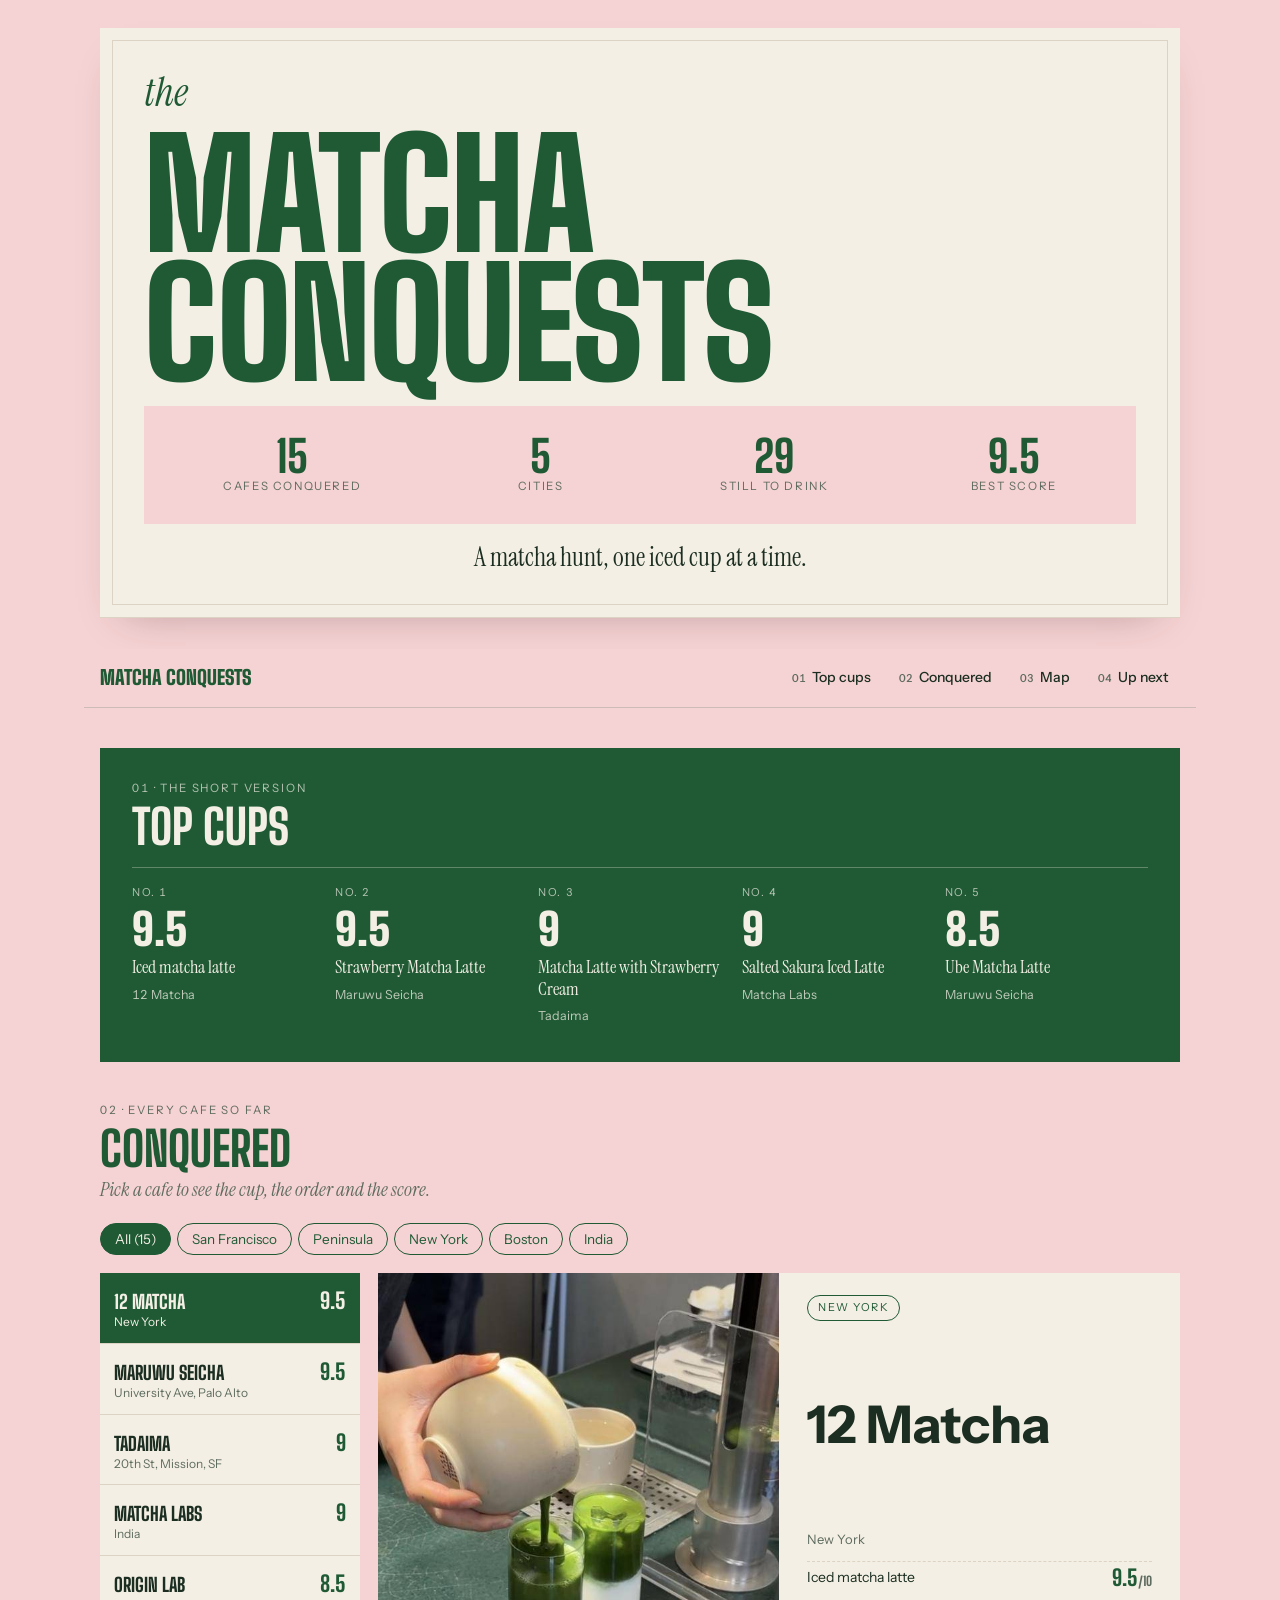
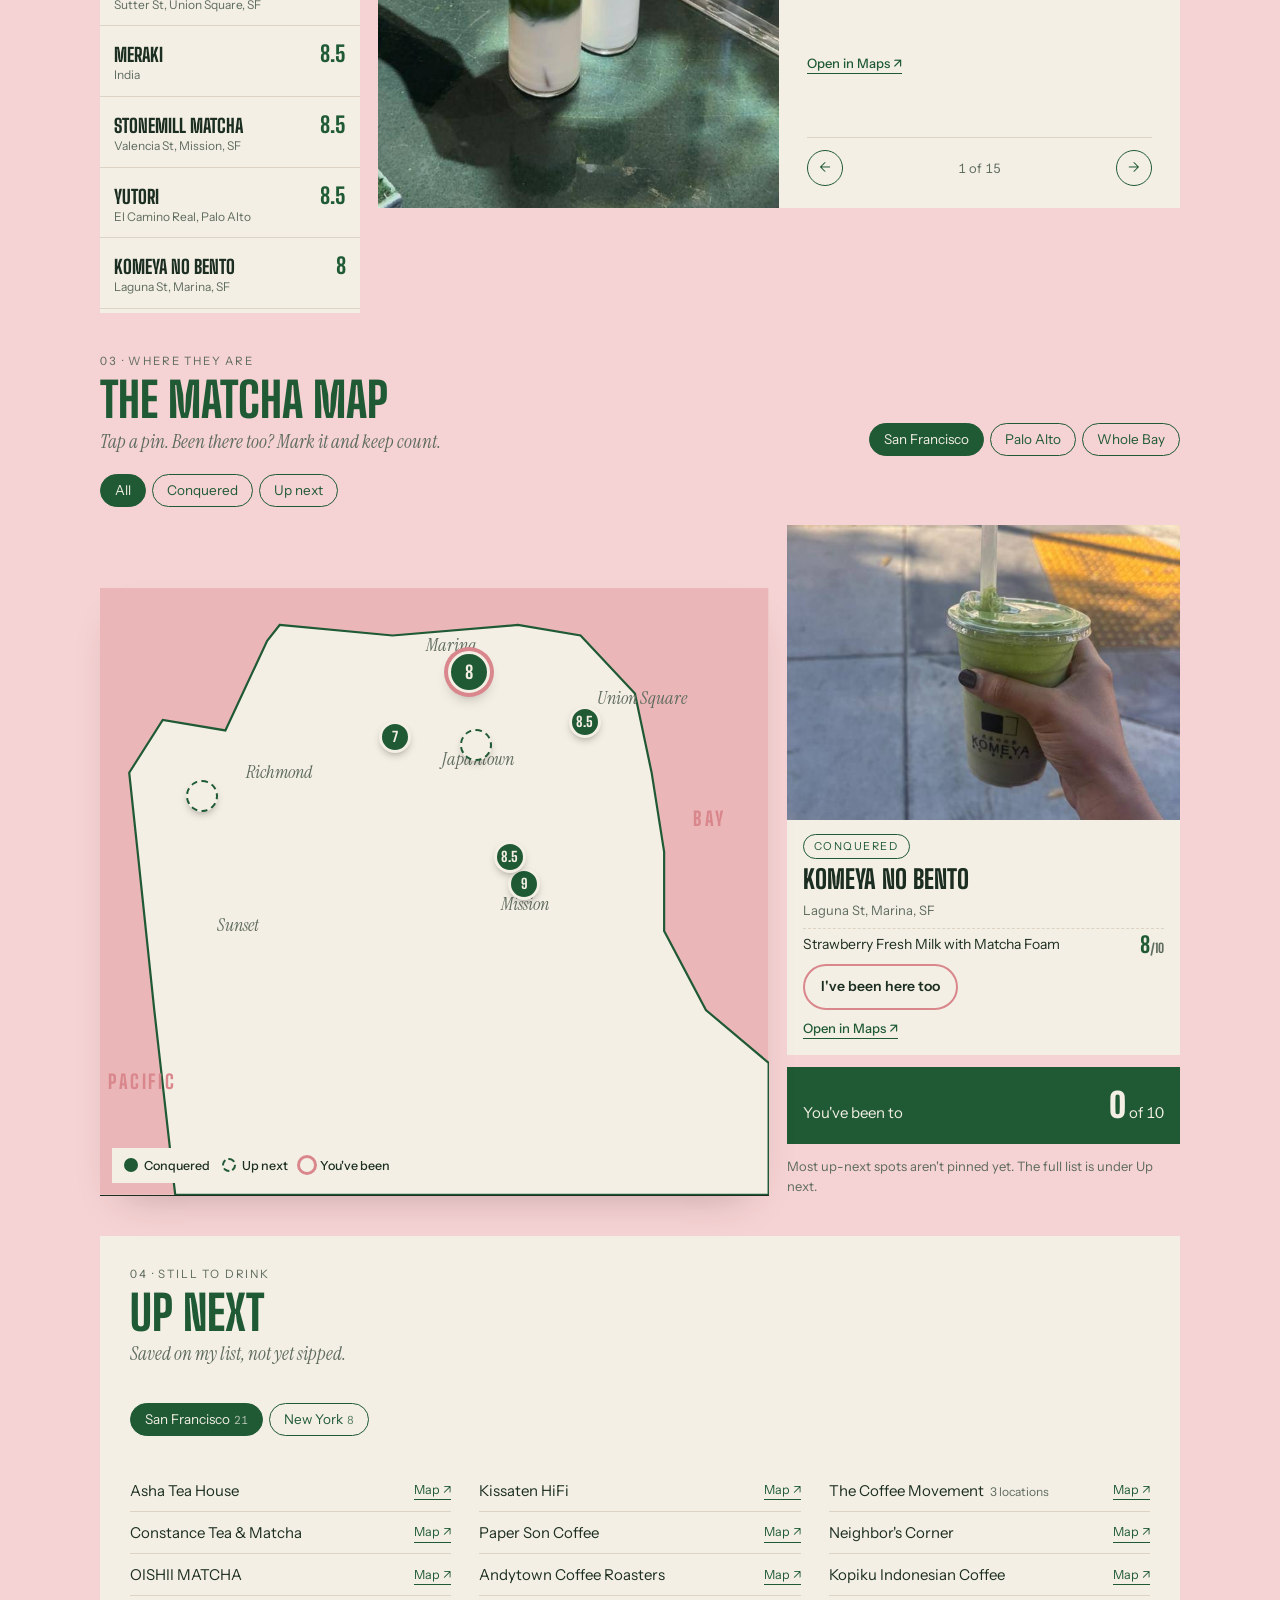
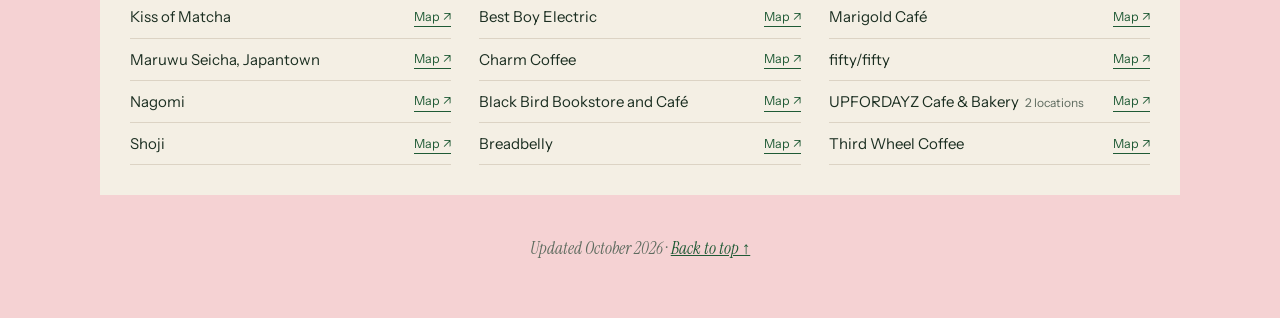
==== commit a330c5f8: "Matcha page: numbered sections with sticky navigation Top cups first, then Conquered, Map and Up nex" ====
--- a/matcha/index.html
+++ b/matcha/index.html
@@ -29,7 +29,7 @@
   --pink:#2A1B1D;--paper:#16271C;--forest:#9FD3A8;--ink:#ECE6DA;--muted:#A9B3A6;--rose:#EFA3A8;--line:#2F4434;color-scheme:dark}
 
 *{box-sizing:border-box}
-body{background:var(--pink);color:var(--ink);font-family:var(--sans);font-size:15px;line-height:1.55;padding-inline:16px;padding-block:28px 56px}
+body{margin:0;background:var(--pink);color:var(--ink);font-family:var(--sans);font-size:15px;line-height:1.55;padding-inline:16px;padding-block:28px 56px}
 .wrap{max-width:1080px;margin:0 auto;display:flex;flex-direction:column;gap:40px}
 a{color:var(--forest)}
 :focus-visible{outline:2px solid var(--forest);outline-offset:3px}
@@ -38,7 +38,7 @@
 .poster{background:var(--paper);padding:clamp(22px,4vw,44px);display:flex;flex-direction:column;gap:18px;box-shadow:0 1px 0 var(--line),0 18px 40px -24px rgb(60 30 30 / .35);position:relative}
 .poster::after{content:"";position:absolute;inset:12px;border:1px solid var(--line);pointer-events:none}
 .drink{font-family:var(--serif);font-style:italic;font-size:clamp(26px,4vw,40px);color:var(--forest);line-height:1;margin:0}
-h1{font-family:var(--display);font-weight:900;text-transform:uppercase;color:var(--forest);font-size:clamp(58px,13vw,150px);line-height:.86;letter-spacing:-.01em;margin:0;text-wrap:balance}
+h1{font-family:var(--display);font-weight:900;text-transform:uppercase;color:var(--forest);font-size:clamp(48px,13vw,150px);line-height:.86;letter-spacing:-.01em;margin:0;text-wrap:balance;overflow-wrap:break-word}
 .band{background:var(--pink);display:flex;flex-wrap:wrap;justify-content:space-around;gap:16px;padding:22px 16px;font-variant-numeric:tabular-nums}
 .band div{display:flex;flex-direction:column;align-items:center;min-width:90px}
 .band b{font-family:var(--display);font-size:44px;font-weight:800;color:var(--forest);line-height:1}
@@ -85,7 +85,7 @@
 .next{background:var(--paper);padding:clamp(18px,3vw,30px)}
 .next ul{list-style:none;margin:16px 0 0;padding:0;columns:3 220px;column-gap:28px}
 .next li{break-inside:avoid;display:flex;justify-content:space-between;gap:12px;padding:9px 0;border-bottom:1px solid var(--line)}
-.next li.city{column-span:all;display:block;border-bottom:1px solid var(--forest);padding:22px 0 6px;font-family:var(--serif);font-style:italic;font-size:24px;color:var(--ink)}
+.next li.city{display:none;column-span:all;display:block;border-bottom:1px solid var(--forest);padding:22px 0 6px;font-family:var(--serif);font-style:italic;font-size:24px;color:var(--ink)}
 .next li.city:first-child{padding-top:4px}
 .next li span small{color:var(--muted);font-size:12px;margin-left:6px}
 .next li a{font-size:12.5px;white-space:nowrap;text-decoration:none;border-bottom:1px solid currentColor;align-self:center}
@@ -143,26 +143,72 @@
 .mine-count{background:var(--forest);color:var(--paper);padding:12px 16px;display:flex;justify-content:space-between;align-items:baseline;font-variant-numeric:tabular-nums}
 .mine-count b{font-family:var(--display);font-size:34px;font-weight:900}
 .map-note{margin:0;font-size:13px;color:var(--muted)}
+/* section nav + structure */
+.jump{position:sticky;top:0;z-index:20;margin:-8px -16px 0;padding:10px 16px;background:color-mix(in srgb,var(--pink) 88%,transparent);backdrop-filter:blur(8px);-webkit-backdrop-filter:blur(8px);border-bottom:1px solid color-mix(in srgb,var(--forest) 18%,transparent)}
+.jump-in{max-width:1080px;margin:0 auto;display:flex;align-items:center;gap:14px}
+.jump .brand{font-family:var(--display);font-weight:900;text-transform:uppercase;color:var(--forest);font-size:20px;text-decoration:none;white-space:nowrap;opacity:0;transition:opacity .2s;pointer-events:none}
+.jump.stuck .brand{opacity:1;pointer-events:auto}
+.jump ol{list-style:none;margin:0 0 0 auto;padding:0;display:flex;gap:4px;overflow-x:auto;scrollbar-width:none}
+.jump ol::-webkit-scrollbar{display:none}
+.jump a.j{display:flex;align-items:baseline;gap:6px;white-space:nowrap;text-decoration:none;color:var(--ink);font-size:14px;font-weight:500;padding:8px 12px;border-radius:999px;min-height:36px}
+.jump a.j i{font-style:normal;font-size:11px;color:var(--muted);font-variant-numeric:tabular-nums}
+.jump a.j:hover{background:color-mix(in srgb,var(--forest) 10%,transparent)}
+.jump a.j[aria-current="true"]{background:var(--forest);color:var(--paper)}
+.jump a.j[aria-current="true"] i{color:var(--paper);opacity:.75}
+@media (max-width:640px){.jump .brand{display:none}.jump ol{margin:0;width:100%;justify-content:space-between;gap:0}.jump a.j{padding:8px 10px;font-size:13.5px}.jump a.j i{display:none}
+  .board ol{grid-template-columns:1fr}
+  .board li{display:grid;grid-template-columns:44px 56px minmax(0,1fr);grid-template-rows:auto auto;column-gap:10px;align-items:baseline;padding:12px 0;border-bottom:1px solid color-mix(in srgb,var(--paper) 18%,transparent)}
+  .board li:last-child{border-bottom:0}
+  .board li .r{grid-row:1/3}.board li .n{grid-row:1/3;font-size:34px}.board li .t{grid-column:3;font-size:17px}.board li .c{grid-column:3}}
+.sec{display:flex;flex-direction:column;gap:18px;scroll-margin-top:72px}
+.num{display:block;font-size:11.5px;letter-spacing:.16em;text-transform:uppercase;color:var(--muted);margin-bottom:6px;font-variant-numeric:tabular-nums}
+.board .num{color:var(--paper);opacity:.7}
+.band a{display:flex;flex-direction:column;align-items:center;min-width:90px;text-decoration:none;border-radius:8px;padding:6px 8px}
+.band a:hover{background:color-mix(in srgb,var(--paper) 55%,transparent)}
+.band a b{font-family:var(--display);font-size:44px;font-weight:800;color:var(--forest);line-height:1}
+.band a span{font-size:11.5px;letter-spacing:.14em;text-transform:uppercase;color:var(--muted)}
+.next .chips{margin-top:16px}
+.next .chip small{opacity:.7;margin-left:4px;font-variant-numeric:tabular-nums}
+.totop{position:fixed;right:16px;bottom:16px;z-index:20;width:44px;height:44px;border-radius:50%;border:0;background:var(--forest);color:var(--paper);font-size:18px;cursor:pointer;box-shadow:0 8px 18px -8px rgb(0 0 0 / .5);opacity:0;transform:translateY(8px);pointer-events:none;transition:opacity .2s,transform .2s}
+.totop.show{opacity:1;transform:none;pointer-events:auto}
+@media (prefers-reduced-motion:no-preference){.sec.reveal{opacity:0;transform:translateY(16px);transition:opacity .5s,transform .5s}.sec.reveal.in{opacity:1;transform:none}}
 footer{text-align:center;font-family:var(--serif);font-style:italic;color:var(--muted);font-size:17px}
 @media (prefers-reduced-motion:no-preference){.ph img{transition:transform .4s}.cup:hover .ph img{transform:scale(1.03)}}
 </style>
 
 <div class="wrap">
-  <section class="poster" aria-label="Introduction">
+  <section class="poster" id="intro" aria-label="Introduction">
     <p class="drink">the</p>
     <h1>Matcha Conquests</h1>
     <div class="band">
-      <div><b id="sVisited">0</b><span>Cafes conquered</span></div>
-      <div><b id="sCities">0</b><span>Cities</span></div>
-      <div><b id="sNext">0</b><span>Still to drink</span></div>
-      <div><b id="sTop">–</b><span>Best score</span></div>
+      <a href="#conquered"><b id="sVisited">0</b><span>Cafes conquered</span></a>
+      <a href="#map-sec"><b id="sCities">0</b><span>Cities</span></a>
+      <a href="#up-next"><b id="sNext">0</b><span>Still to drink</span></a>
+      <a href="#top-cups"><b id="sTop">–</b><span>Best score</span></a>
     </div>
     <p class="tag">A matcha hunt, one iced cup at a time.</p>
   </section>
 
-  <section aria-labelledby="hVisited" style="display:flex;flex-direction:column;gap:18px">
+  <nav class="jump" id="jump" aria-label="Sections">
+    <div class="jump-in">
+      <a class="brand" href="#intro">Matcha Conquests</a>
+      <ol>
+        <li><a class="j" href="#top-cups"><i>01</i>Top cups</a></li>
+        <li><a class="j" href="#conquered"><i>02</i>Conquered</a></li>
+        <li><a class="j" href="#map-sec"><i>03</i>Map</a></li>
+        <li><a class="j" href="#up-next"><i>04</i>Up next</a></li>
+      </ol>
+    </div>
+  </nav>
+
+  <section class="board sec" id="top-cups" aria-labelledby="hBoard">
+    <div><span class="num">01 · The short version</span><h2 id="hBoard">Top cups</h2></div>
+    <ol id="board"></ol>
+  </section>
+
+  <section class="sec" id="conquered" aria-labelledby="hVisited">
     <div class="sec-head">
-      <div><h2 id="hVisited">Conquered</h2><p class="sub">Pick a cafe to see the cup, the order and the score.</p></div>
+      <div><span class="num">02 · Every cafe so far</span><h2 id="hVisited">Conquered</h2><p class="sub">Pick a cafe to see the cup, the order and the score.</p></div>
     </div>
     <div class="chips" id="chips" role="group" aria-label="Filter by place"></div>
     <div class="viewer">
@@ -171,9 +217,9 @@
     </div>
   </section>
 
-  <section aria-labelledby="hMap" style="display:flex;flex-direction:column;gap:18px">
+  <section class="sec" id="map-sec" aria-labelledby="hMap">
     <div class="sec-head">
-      <div><h2 id="hMap">The Matcha Map</h2><p class="sub">Tap a pin. Been there too? Mark it and keep count.</p></div>
+      <div><span class="num">03 · Where they are</span><h2 id="hMap">The Matcha Map</h2><p class="sub">Tap a pin. Been there too? Mark it and keep count.</p></div>
       <div class="chips" id="mapViews" role="group" aria-label="Map view"></div>
     </div>
     <div class="chips" id="mapFilters" role="group" aria-label="Show on map"></div>
@@ -187,18 +233,14 @@
     </div>
   </section>
 
-  <section class="board" aria-labelledby="hBoard">
-    <h2 id="hBoard">Top cups</h2>
-    <ol id="board"></ol>
-  </section>
-
-  <section class="next" aria-labelledby="hNext">
-    <h2 id="hNext">Up next</h2>
-    <p class="sub">Saved on my list, not yet sipped.</p>
+  <section class="next sec" id="up-next" aria-labelledby="hNext">
+    <div><span class="num">04 · Still to drink</span><h2 id="hNext">Up next</h2><p class="sub">Saved on my list, not yet sipped.</p></div>
+    <div class="chips" id="nextChips" role="group" aria-label="Pick a city"></div>
     <ul id="nextList"></ul>
   </section>
 
-  <footer>Updated October 2026</footer>
+  <footer>Updated October 2026 · <a href="#intro">Back to top ↑</a></footer>
+  <button type="button" class="totop" id="toTop" aria-label="Back to top">↑</button>
 </div>
 
 <script>
@@ -376,12 +418,41 @@
   else if(p){mSel=p.dataset.pin;renderMap()}
   else if(b){been[b.dataset.been]=!been[b.dataset.been];saveBeen();renderMap()}
 });
-$("mapNote").textContent="Most up-next spots aren't pinned yet. The full list is below.";
+$("mapNote").textContent="Most up-next spots aren't pinned yet. The full list is under Up next.";
 renderMap();
-$("nextList").innerHTML=["San Francisco","New York"].map(city=>`<li class="city">${city}</li>`+NEXT.filter(e=>e[3]===city).map(([n,id,k,,q])=>{
-  const href=id?`${G}${encodeURIComponent(n)}/data=!4m2!3m1!1s${id}`:`https://www.google.com/maps/search/${encodeURIComponent(q)}`;
-  return `<li><span>${esc(n)}${k?`<small>${k} locations</small>`:""}</span><a href="${href}" target="_blank" rel="noopener">Map ↗</a></li>`;
-}).join("")).join("");
+let nextCity="San Francisco";
+function renderNext(){
+  $("nextChips").innerHTML=["San Francisco","New York"].map(c=>`<button type="button" class="chip" aria-pressed="${c===nextCity}" data-city="${c}">${c}<small>${NEXT.filter(e=>e[3]===c).length}</small></button>`).join("");
+  $("nextList").innerHTML=NEXT.filter(e=>e[3]===nextCity).map(([n,id,k,,q])=>{
+    const href=id?`${G}${encodeURIComponent(n)}/data=!4m2!3m1!1s${id}`:`https://www.google.com/maps/search/${encodeURIComponent(q)}`;
+    return `<li><span>${esc(n)}${k?`<small>${k} locations</small>`:""}</span><a href="${href}" target="_blank" rel="noopener">Map ↗</a></li>`;
+  }).join("");
+}
+$("nextChips").addEventListener("click",e=>{const c=e.target.closest("[data-city]");if(c){nextCity=c.dataset.city;renderNext()}});
+renderNext();
+/* section nav: highlight the section in view, show brand once stuck, back-to-top */
+const secs=[...document.querySelectorAll(".sec")], links=[...document.querySelectorAll(".jump a.j")];
+function onScroll(){
+  const y=window.scrollY, h=innerHeight;
+  let cur=null; secs.forEach(s=>{if(s.getBoundingClientRect().top<h*0.4)cur=s.id});
+  links.forEach(l=>{const on=l.getAttribute("href")==="#"+cur;l.setAttribute("aria-current",String(on));if(on&&l.scrollIntoView&&$("jump").querySelector("ol").scrollWidth>$("jump").querySelector("ol").clientWidth){const ol=$("jump").querySelector("ol");const L=l.offsetLeft;if(L<ol.scrollLeft||L+l.offsetWidth>ol.scrollLeft+ol.clientWidth)ol.scrollLeft=L-8}});
+  $("jump").classList.toggle("stuck",$("jump").getBoundingClientRect().top<=0&&y>200);
+  $("toTop").classList.toggle("show",y>h);
+}
+addEventListener("scroll",onScroll,{passive:true});onScroll();
+$("toTop").onclick=()=>scrollTo({top:0,behavior:matchMedia("(prefers-reduced-motion: reduce)").matches?"auto":"smooth"});
+document.addEventListener("click",e=>{
+  const a=e.target.closest('a[href^="#"]');if(!a)return;
+  const el=document.getElementById(a.getAttribute("href").slice(1));if(!el)return;
+  e.preventDefault();
+  const off=el.id==="intro"?0:$("jump").offsetHeight+12;
+  scrollTo({top:Math.max(0,el.getBoundingClientRect().top+scrollY-off),behavior:matchMedia("(prefers-reduced-motion: reduce)").matches?"auto":"smooth"});
+  history.replaceState(null,"","#"+el.id);
+});
+if("IntersectionObserver" in window&&!matchMedia("(prefers-reduced-motion: reduce)").matches){
+  const io=new IntersectionObserver(es=>es.forEach(e=>{if(e.isIntersecting){e.target.classList.add("in");io.unobserve(e.target)}}),{threshold:.08});
+  secs.forEach(s=>{if(s.getBoundingClientRect().top>innerHeight){s.classList.add("reveal");io.observe(s)}});
+}
 render();
 </script>
 
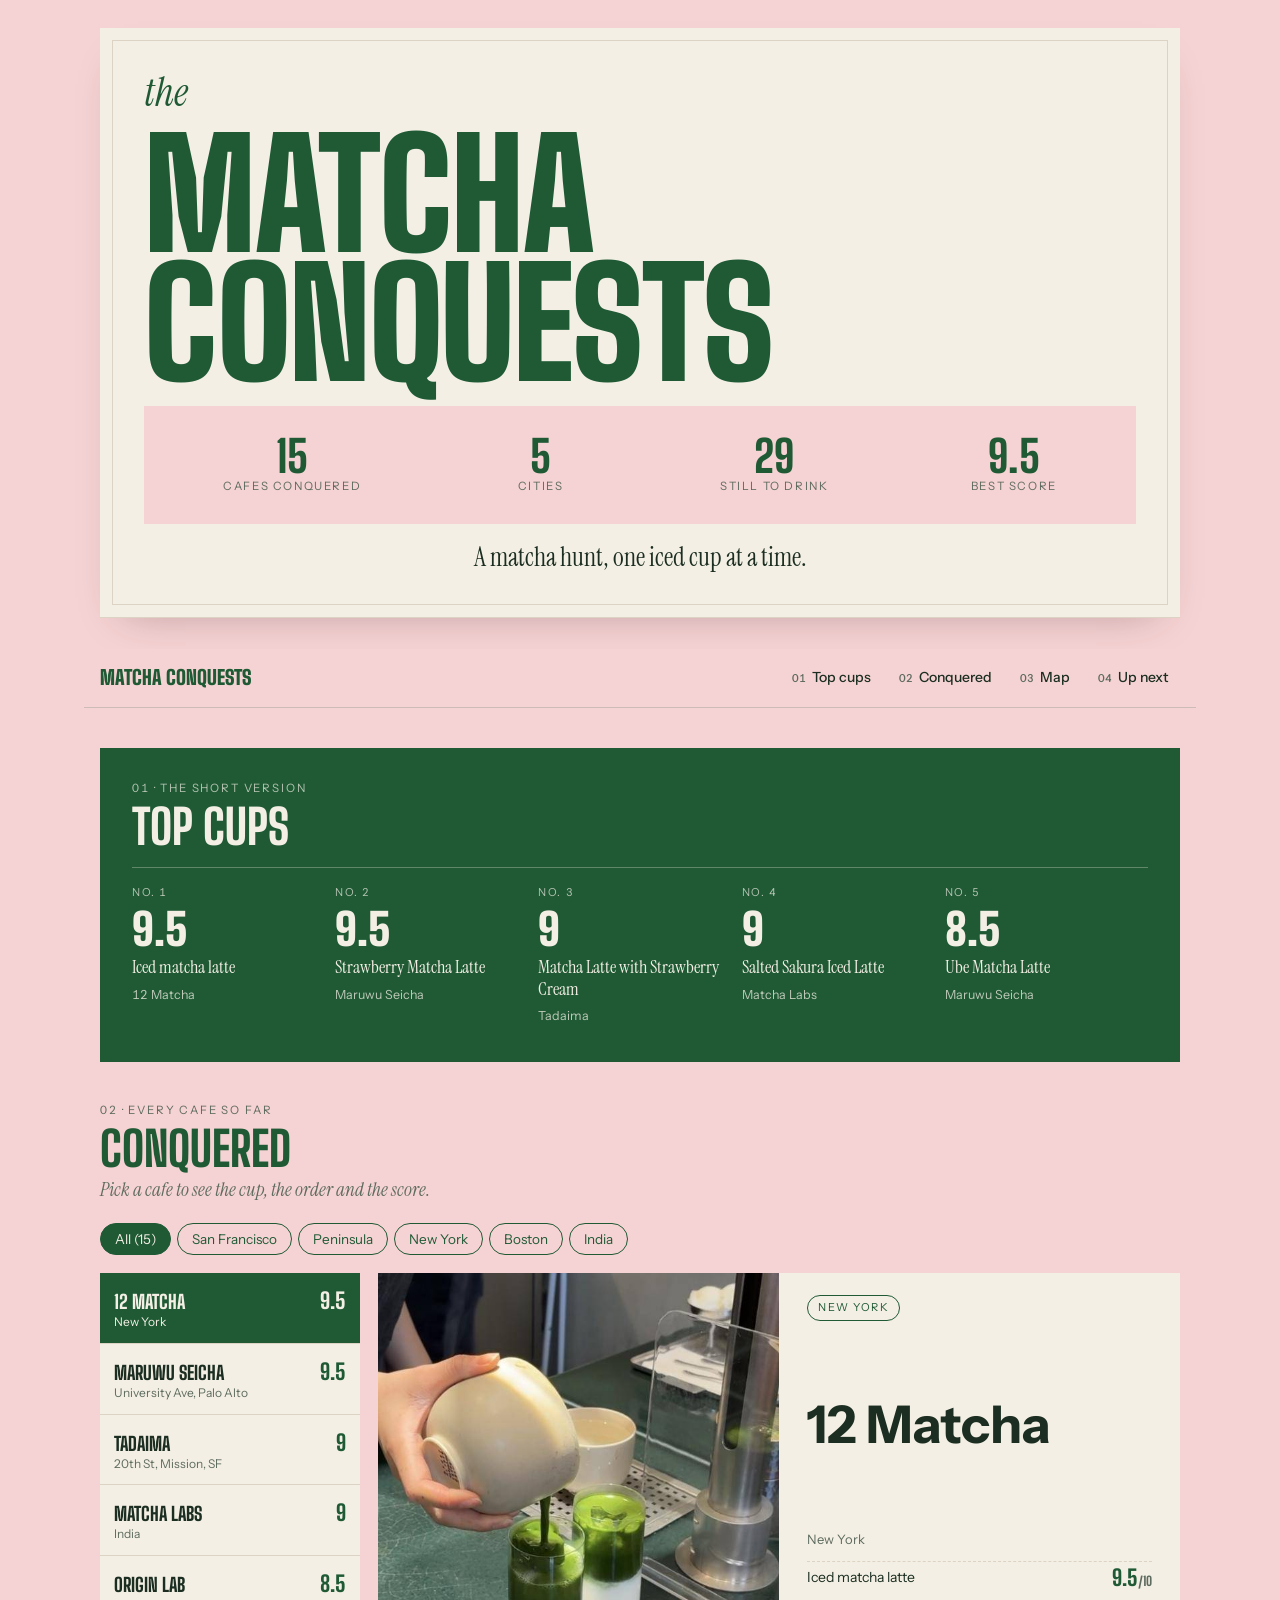
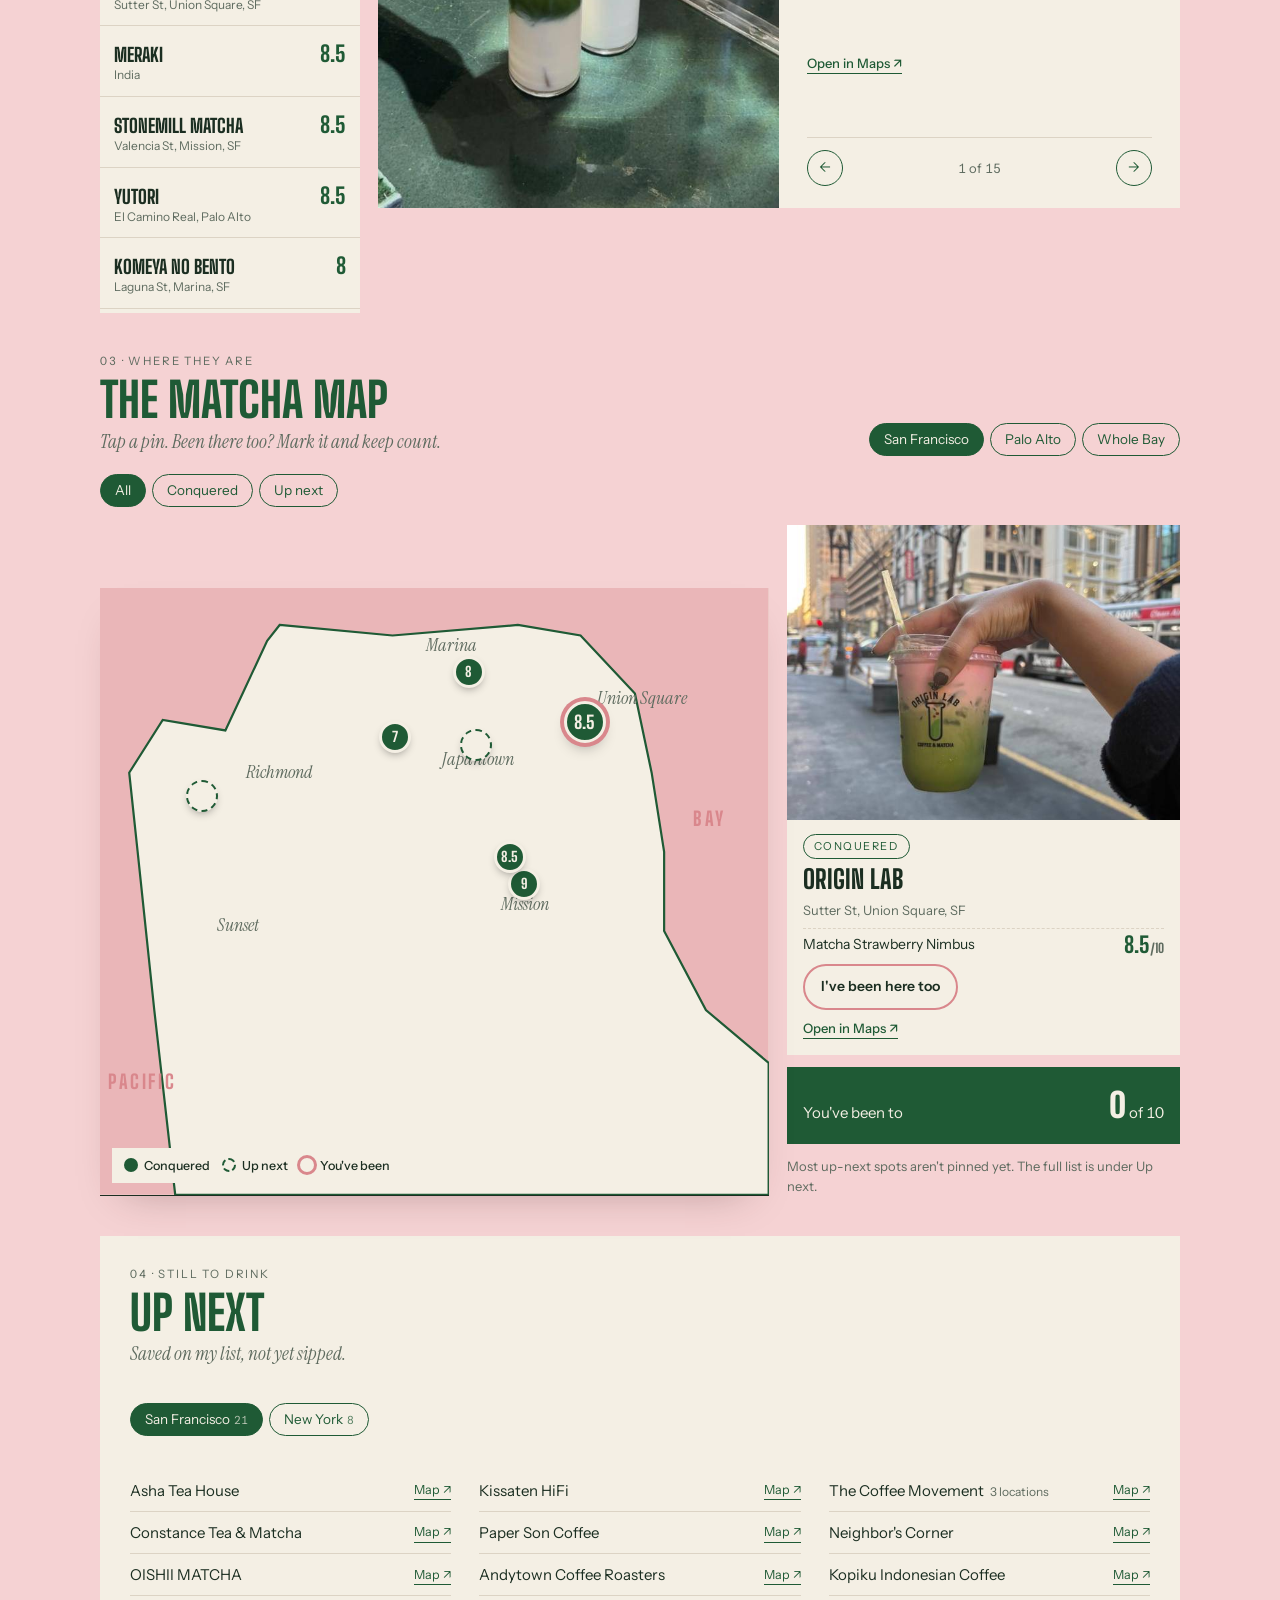
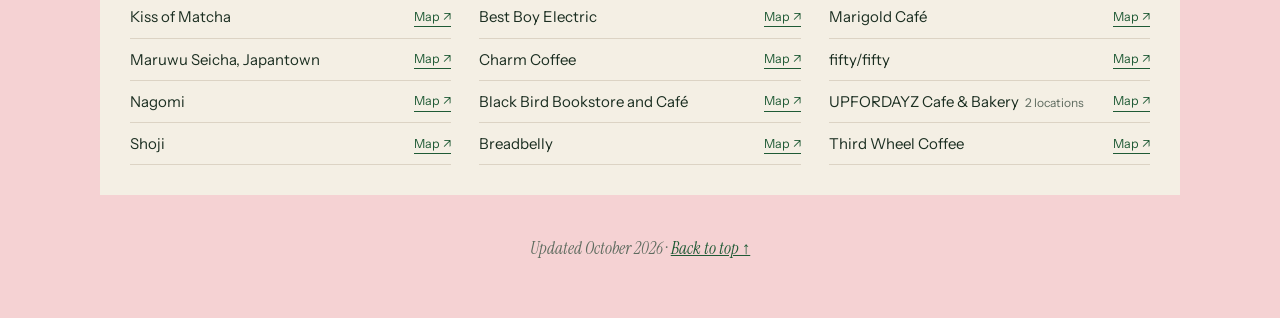
==== commit 5b77c8e0: "Matcha map opens on Origin Lab Co-Authored-By: Claude Opus 5.5 <noreply@anthropic.com> Claude-Sessio" ====
--- a/matcha/index.html
+++ b/matcha/index.html
@@ -358,7 +358,7 @@
 const SF_LAND=[[37.808,-122.477],[37.806,-122.45],[37.808,-122.42],[37.806,-122.405],[37.795,-122.392],[37.78,-122.388],[37.765,-122.385],[37.75,-122.385],[37.735,-122.375],[37.725,-122.36],[37.70,-122.36],[37.70,-122.502],[37.735,-122.507],[37.765,-122.511],[37.78,-122.513],[37.79,-122.505],[37.788,-122.49],[37.805,-122.48]];
 const BAY_WATER=[[37.86,-122.56],[37.86,-122.31],[37.85,-122.31],[37.80,-122.30],[37.76,-122.25],[37.70,-122.21],[37.62,-122.15],[37.55,-122.08],[37.49,-122.0],[37.45,-121.97],[37.42,-122.0],[37.43,-122.08],[37.46,-122.15],[37.50,-122.22],[37.55,-122.29],[37.60,-122.37],[37.66,-122.38],[37.71,-122.39],[37.75,-122.385],[37.79,-122.39],[37.806,-122.405],[37.808,-122.45],[37.81,-122.477],[37.78,-122.511],[37.735,-122.507],[37.70,-122.495],[37.64,-122.495],[37.59,-122.515],[37.50,-122.49],[37.46,-122.445],[37.40,-122.42],[37.30,-122.41],[37.25,-122.40],[37.25,-122.56]];
 const MAP_ITEMS=[...VISITED.filter(v=>v.geo).map(v=>({...v,st:"c"})),...NEXT_PINS.map(v=>({...v,st:"n"}))];
-let mView="sf",mFilter="all",mSel="komeya";
+let mView="sf",mFilter="all",mSel="origin";
 const BEEN_KEY="matcha-conquests-been";
 let been={};try{been=JSON.parse(localStorage.getItem(BEEN_KEY))||{}}catch(_){been={}}
 function saveBeen(){try{localStorage.setItem(BEEN_KEY,JSON.stringify(been))}catch(_){}}
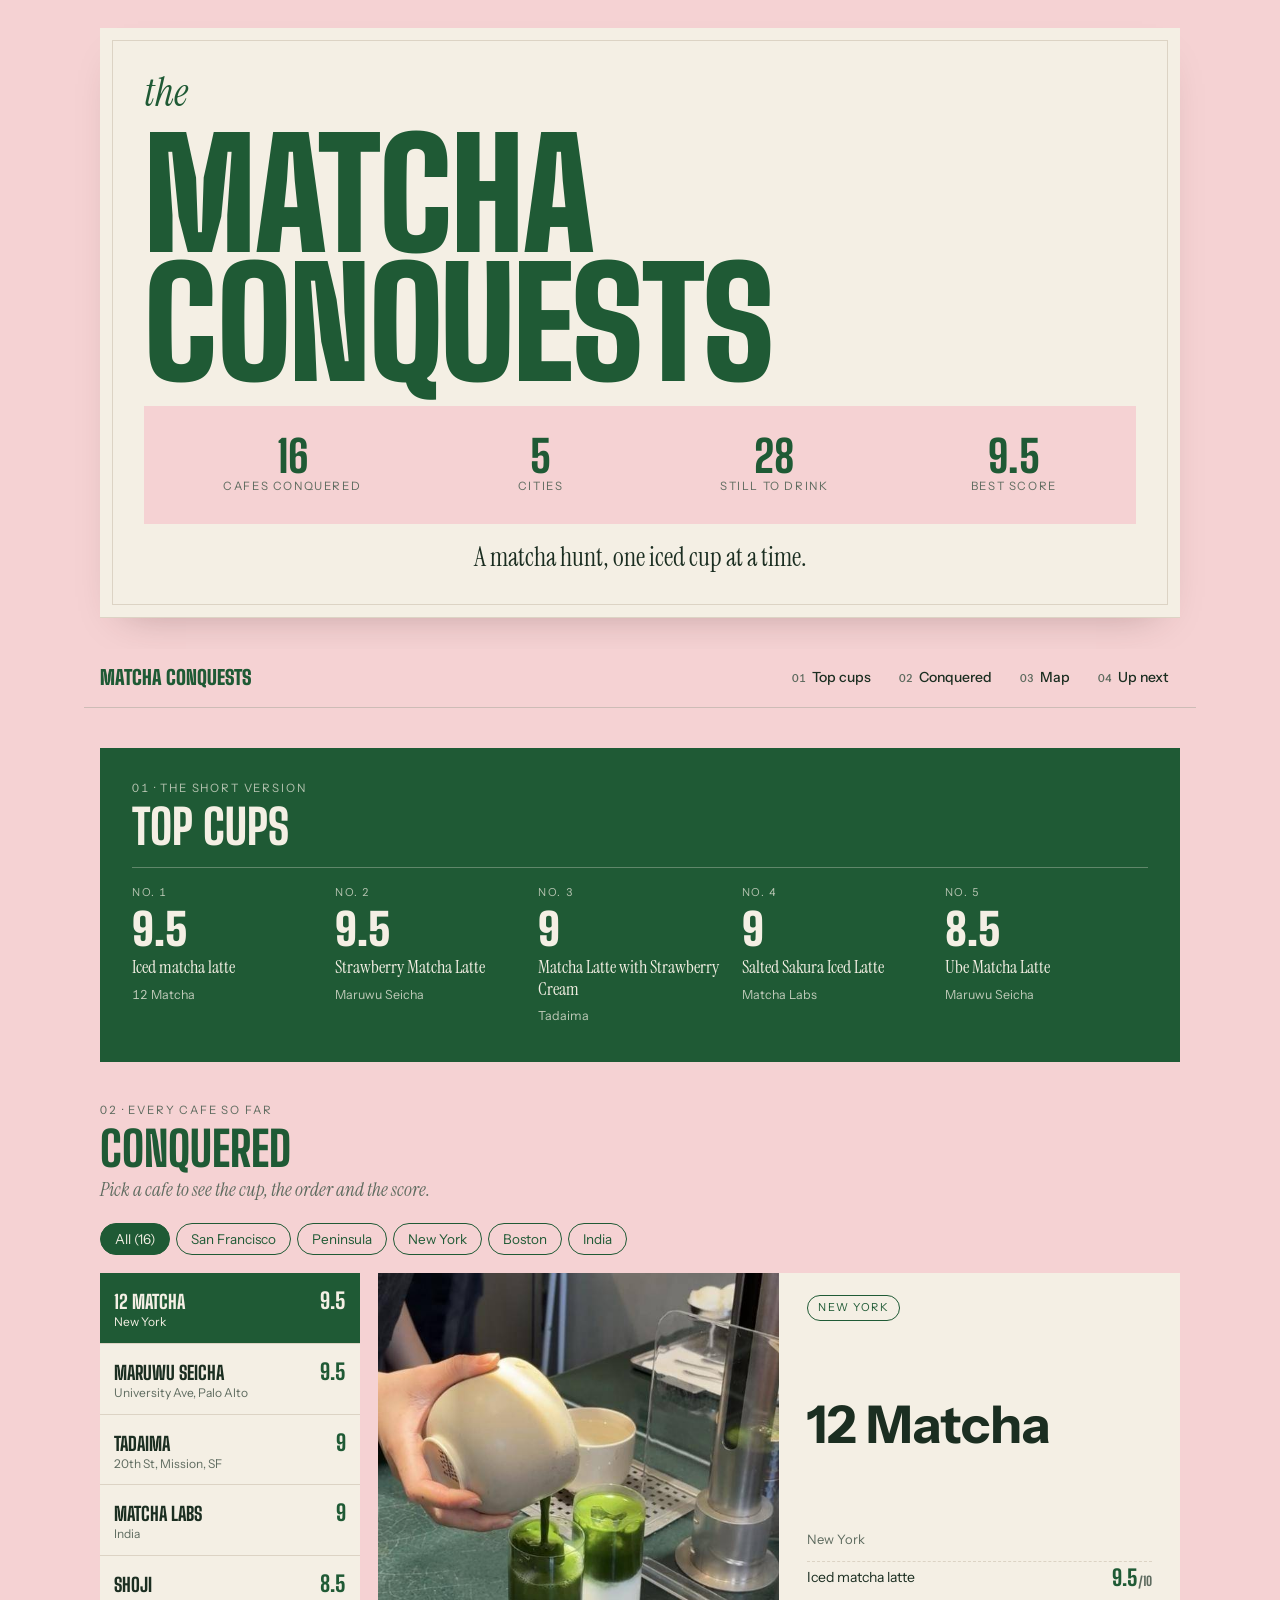
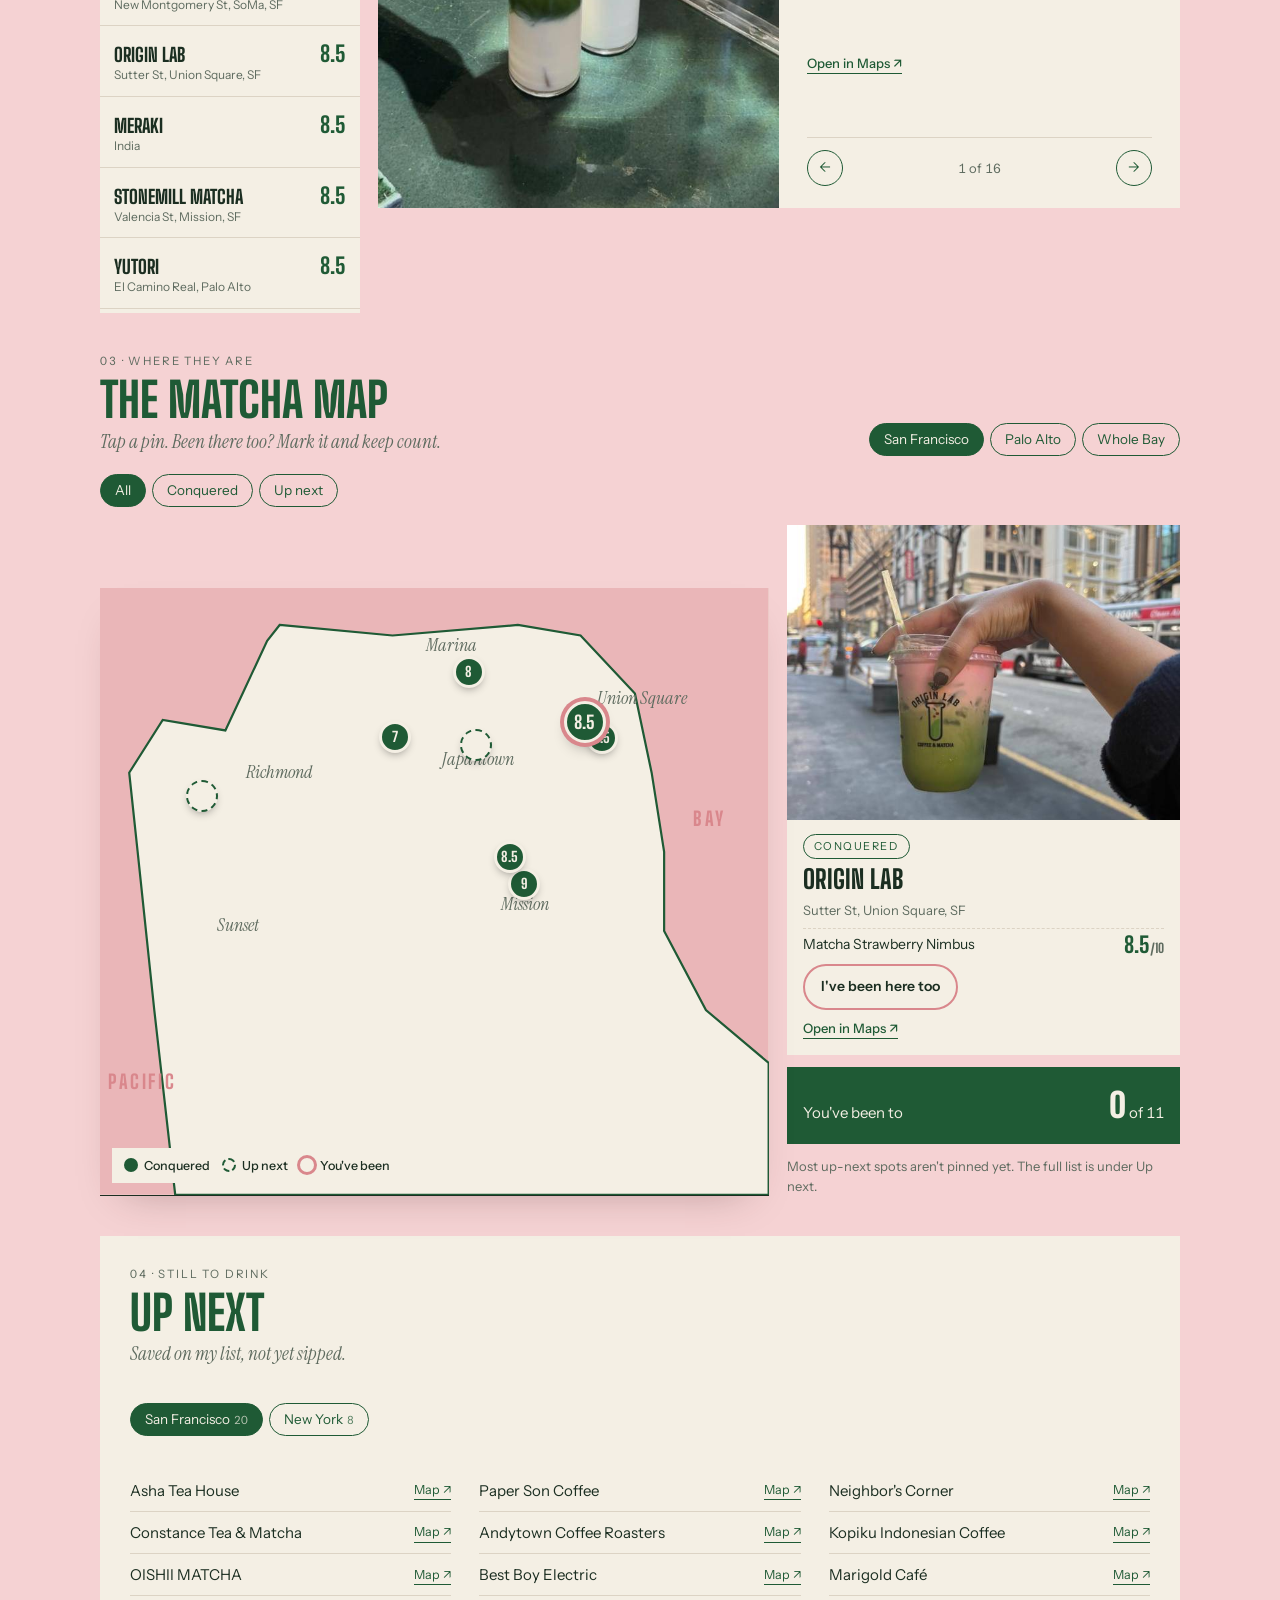
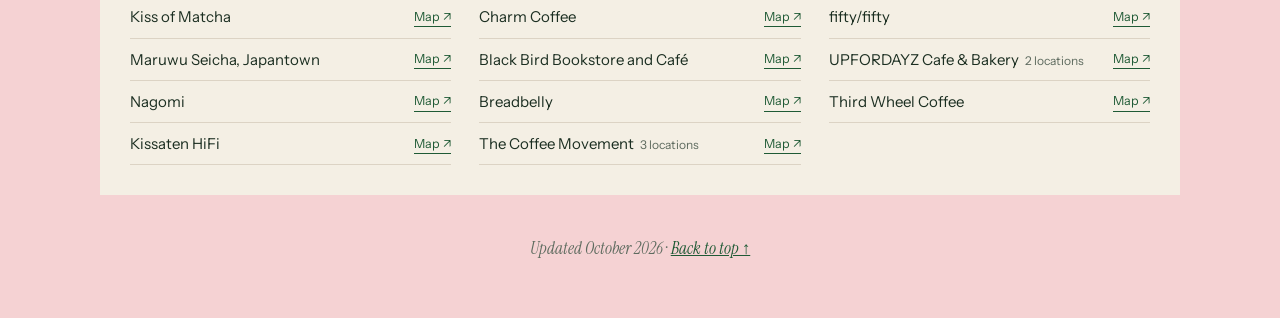
==== commit f68320f8: "Matcha: add Shoji (8.5) Co-Authored-By: Claude Opus 5.5 <noreply@anthropic.com> Claude-Session: http" ====
--- a/matcha/index.html
+++ b/matcha/index.html
@@ -250,6 +250,8 @@
    scores:[["Strawberry Matcha Latte",9.5],["Ube Matcha Latte",8.5]],map:G+"Maruwu+Seicha+-+Palo+Alto/data=!4m2!3m1!1s0x808fbb002d86d205:0xb91edb1e3fc34707"},
   {id:"komeya",geo:[37.7990,-122.4318],name:"Komeya No Bento",where:"Laguna St, Marina, SF",region:"San Francisco",photo:"[data-uri]",alt:"Iced matcha in a Komeya No Bento cup",order:"Strawberry Fresh Milk with Matcha Foam",straw:true,
    scores:[["Strawberry Fresh Milk with Matcha Foam",8]],map:G+"Komeya+No+Bento/data=!4m2!3m1!1s0x808581005b1fe825:0x70f4d894dbf24402"},
+  {id:"shoji",geo:[37.7866,-122.3999],name:"Shoji",where:"New Montgomery St, SoMa, SF",region:"San Francisco",photo:"[data-uri]",alt:"Two iced matcha drinks topped with sweet cream and a dusting of matcha, on wooden saucers with spoons",order:"Matcha Einspänner",scores:[["Matcha Einspänner",8.5]],
+   map:G+"Shoji/data=!4m2!3m1!1s0x808581007971f237:0x314ca480d9cfb4e8"},
   {id:"origin",geo:[37.7896,-122.4040],name:"Origin Lab",where:"Sutter St, Union Square, SF",region:"San Francisco",photo:"[data-uri]",alt:"Pink and green layered strawberry matcha held up on a downtown street",order:"Matcha Strawberry Nimbus",straw:true,scores:[["Matcha Strawberry Nimbus",8.5]],
    map:G+"Origin+Lab+Coffee+%26+Matcha/data=!4m2!3m1!1s0x8085814ac3954a05:0x7e7ebd84ee3294b1"},
   {id:"tadaima",geo:[37.7588,-122.4185],name:"Tadaima",where:"20th St, Mission, SF",region:"San Francisco",photo:"[data-uri]",alt:"Matcha with strawberry cream top in front of the green Tadaima wall",order:"Matcha Latte with Strawberry Cream",straw:true,scores:[["Matcha Latte with Strawberry Cream",9]],
@@ -281,7 +283,7 @@
   ["Asha Tea House","0x808580885a8ca2dd:0xbdd47534d9dcd298"],["Constance Tea & Matcha","0x808587002ce4a59f:0x33bd88bcd3c81375"],
   ["OISHII MATCHA","0x808f7f620643d043:0x86864d38142a6936"],["Kiss of Matcha","0x80858100573be1e1:0x356da49d2d543156"],
   ["Maruwu Seicha, Japantown","0x808581295e087a81:0x6008e027c8f3472f"],["Nagomi","0x80858100027abf03:0x9d4f235950b3acc6"],
-  ["Shoji","0x808581007971f237:0x314ca480d9cfb4e8"],["Kissaten HiFi","0x808587b532c18143:0xa23e8f57d22e45c9"],
+  ["Kissaten HiFi","0x808587b532c18143:0xa23e8f57d22e45c9"],
   ["Paper Son Coffee","0x808581d67348545d:0x854881d3768e20e"],["Andytown Coffee Roasters","0x80858147a475da27:0x17aad9afcc339a84"],
   ["Best Boy Electric","0x808581e4bf858099:0xb86db27d98dcb656"],["Charm Coffee","0x808f7d000a9b4265:0x8f9006207e09437"],
   ["Black Bird Bookstore and Café","0x80858797318d3bcd:0xc980296683aef995"],["Breadbelly","0x80858796efe1a1d3:0x76cd03e55c99edad"],
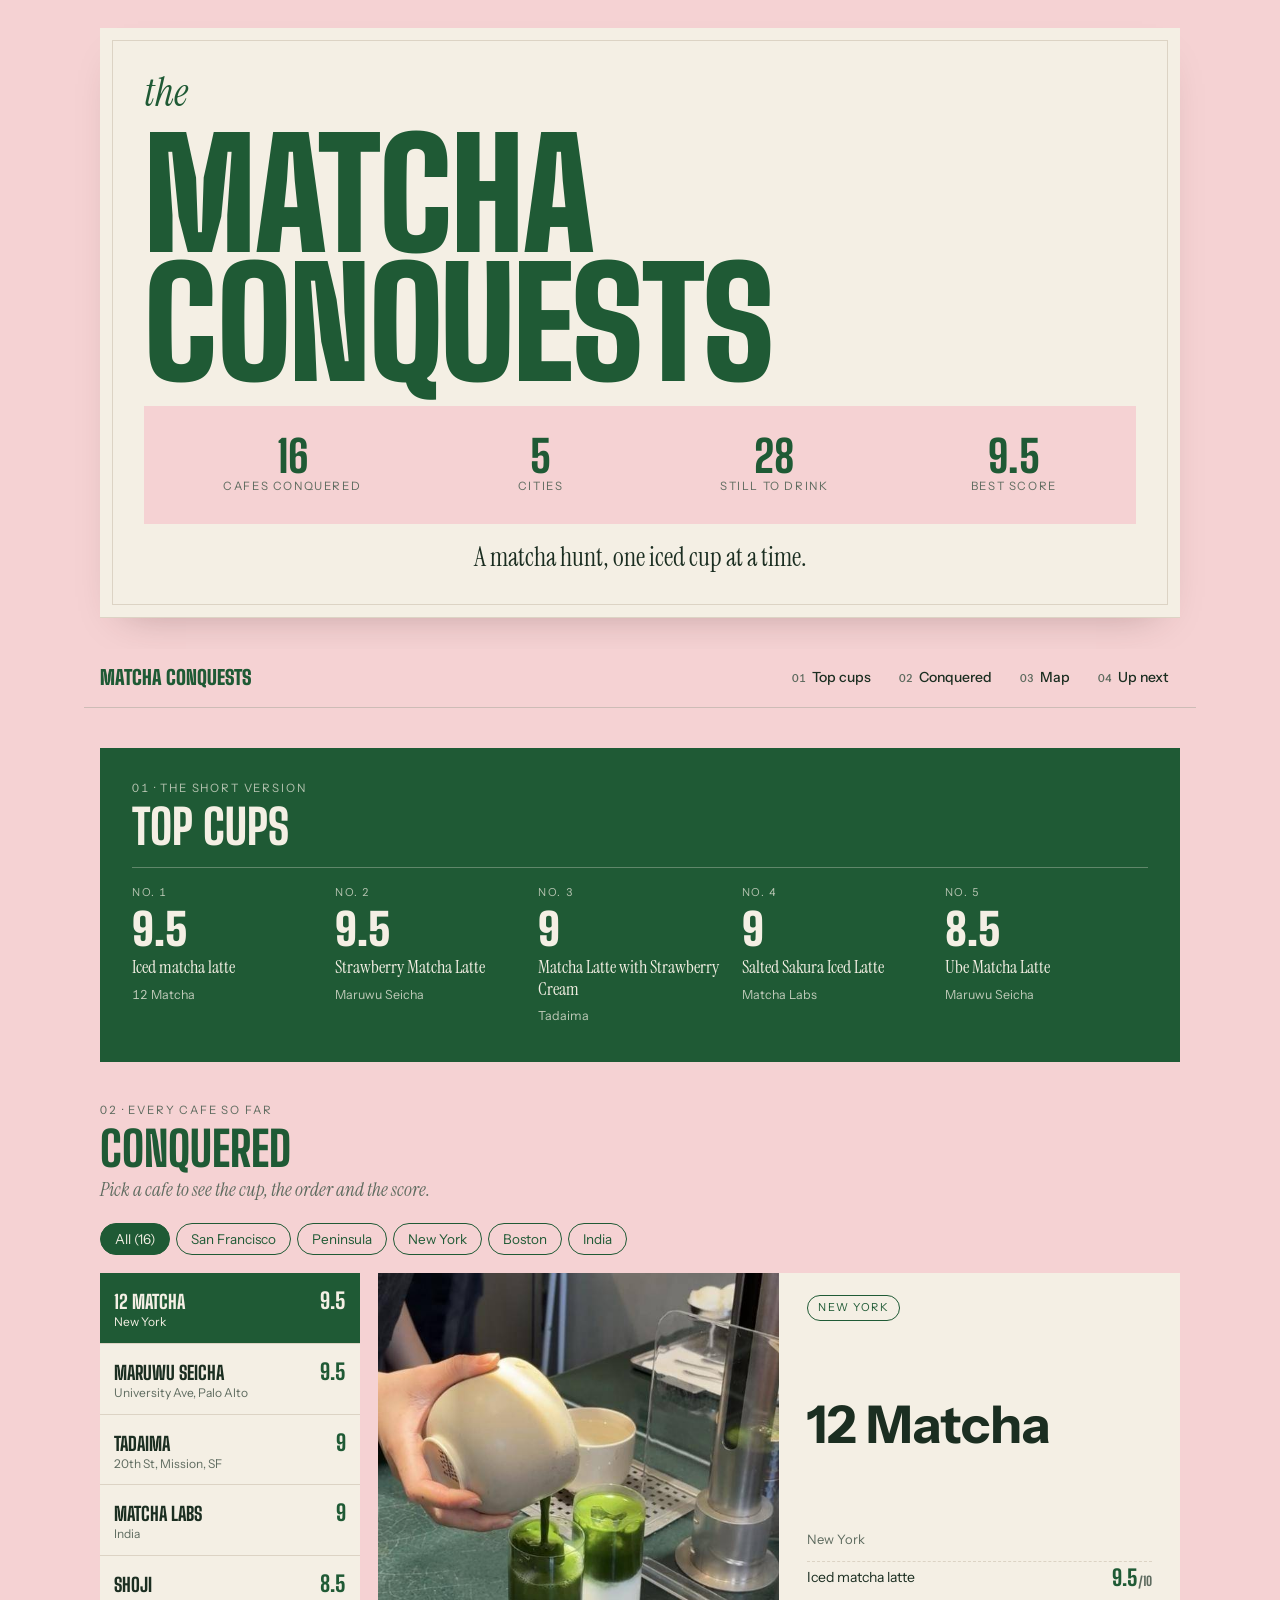
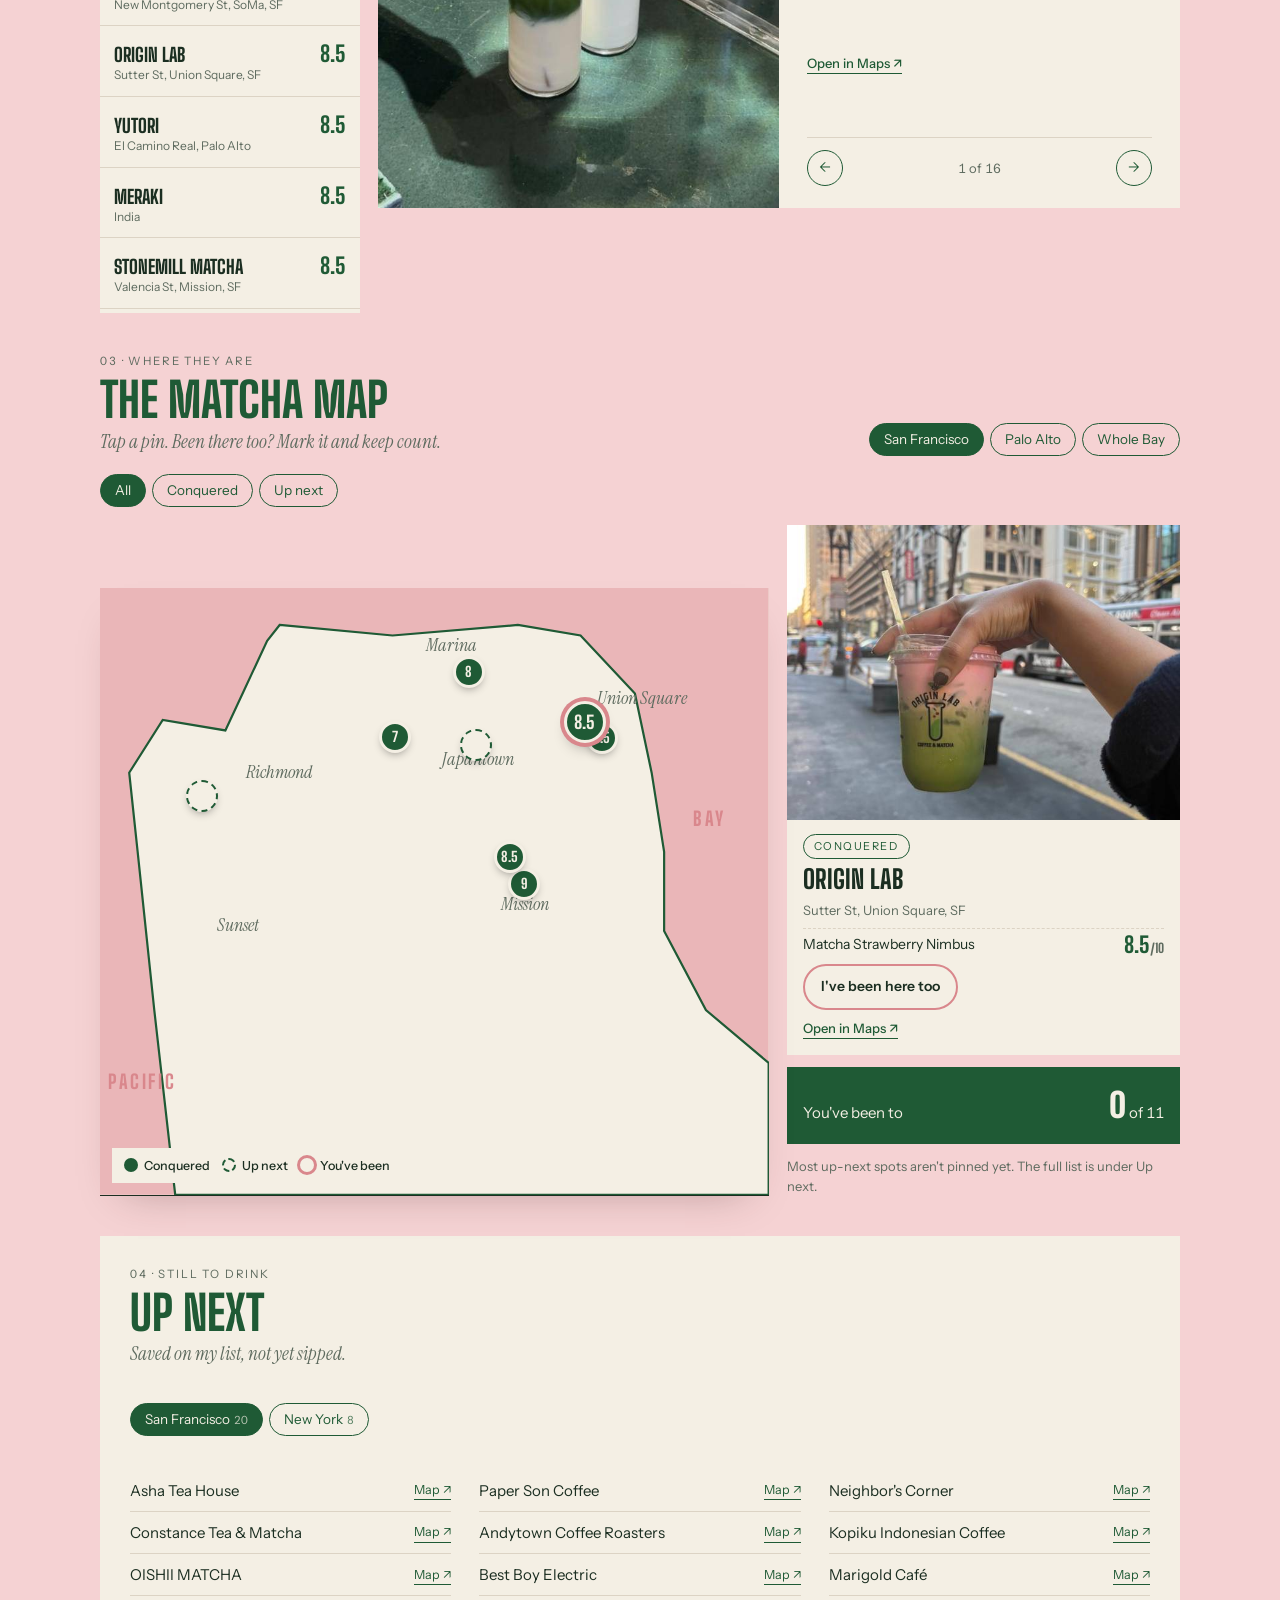
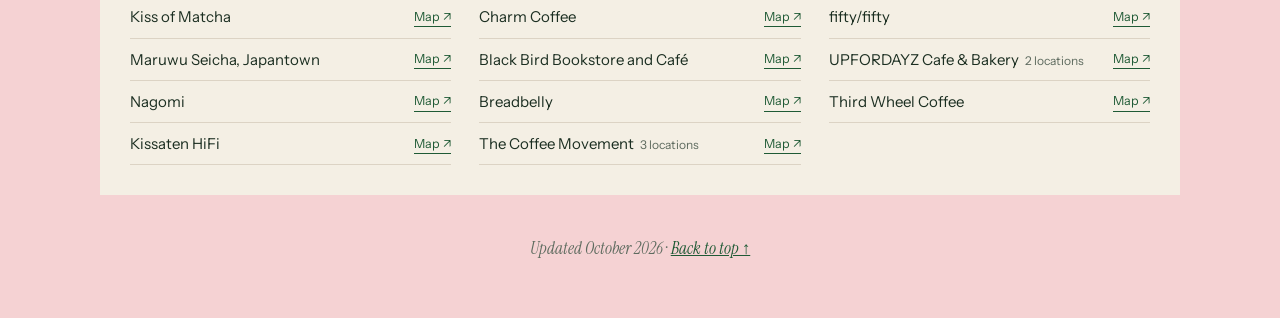
==== commit 3e6ad5b5: "Matcha guide: add Yutori photo Co-Authored-By: Claude Haiku 5.5 <noreply@anthropic.com> Claude-Sessi" ====
--- a/matcha/index.html
+++ b/matcha/index.html
@@ -3,6 +3,9 @@
 <head>
 <meta charset="utf-8">
 <meta name="viewport" content="width=device-width, initial-scale=1">
+<link rel="icon" href="../favicon.svg" type="image/svg+xml">
+<link rel="icon" href="../favicon.ico" sizes="32x32">
+<link rel="apple-touch-icon" href="../apple-touch-icon.png">
 <style>*{box-sizing:border-box}html,body{margin:0}img{max-width:100%}[hidden]{display:none!important}</style>
 </head>
 <body>
@@ -262,7 +265,7 @@
    map:G+"Ralph's+Coffee+Stanford+Shopping+Center"},
   {id:"stonemill",geo:[37.7640,-122.4219],name:"Stonemill Matcha",where:"Valencia St, Mission, SF",region:"San Francisco",order:"Strawberry Matcha Latte",straw:true,scores:[["Strawberry Matcha Latte",8.5]],
    map:G+"Stonemill+Matcha/data=!4m2!3m1!1s0x808f7f8e03271a97:0x961ecd6a4feb7941"},
-  {id:"yutori",geo:[37.4255,-122.1392],name:"Yutori",where:"El Camino Real, Palo Alto",region:"Peninsula",order:"Earl Grey Matcha",scores:[["Earl Grey Matcha",8.5]],
+  {id:"yutori",geo:[37.4255,-122.1392],name:"Yutori",where:"El Camino Real, Palo Alto",region:"Peninsula",photo:"[data-uri]",alt:"Yutori takeaway cup on a table outside",order:"Earl Grey Matcha",scores:[["Earl Grey Matcha",8.5]],
    map:G+"Yutori/data=!4m2!3m1!1s0x808fbb003686d6d1:0x949b863d2d5aa15c"}
 ];
 const NEXT_PINS=[
